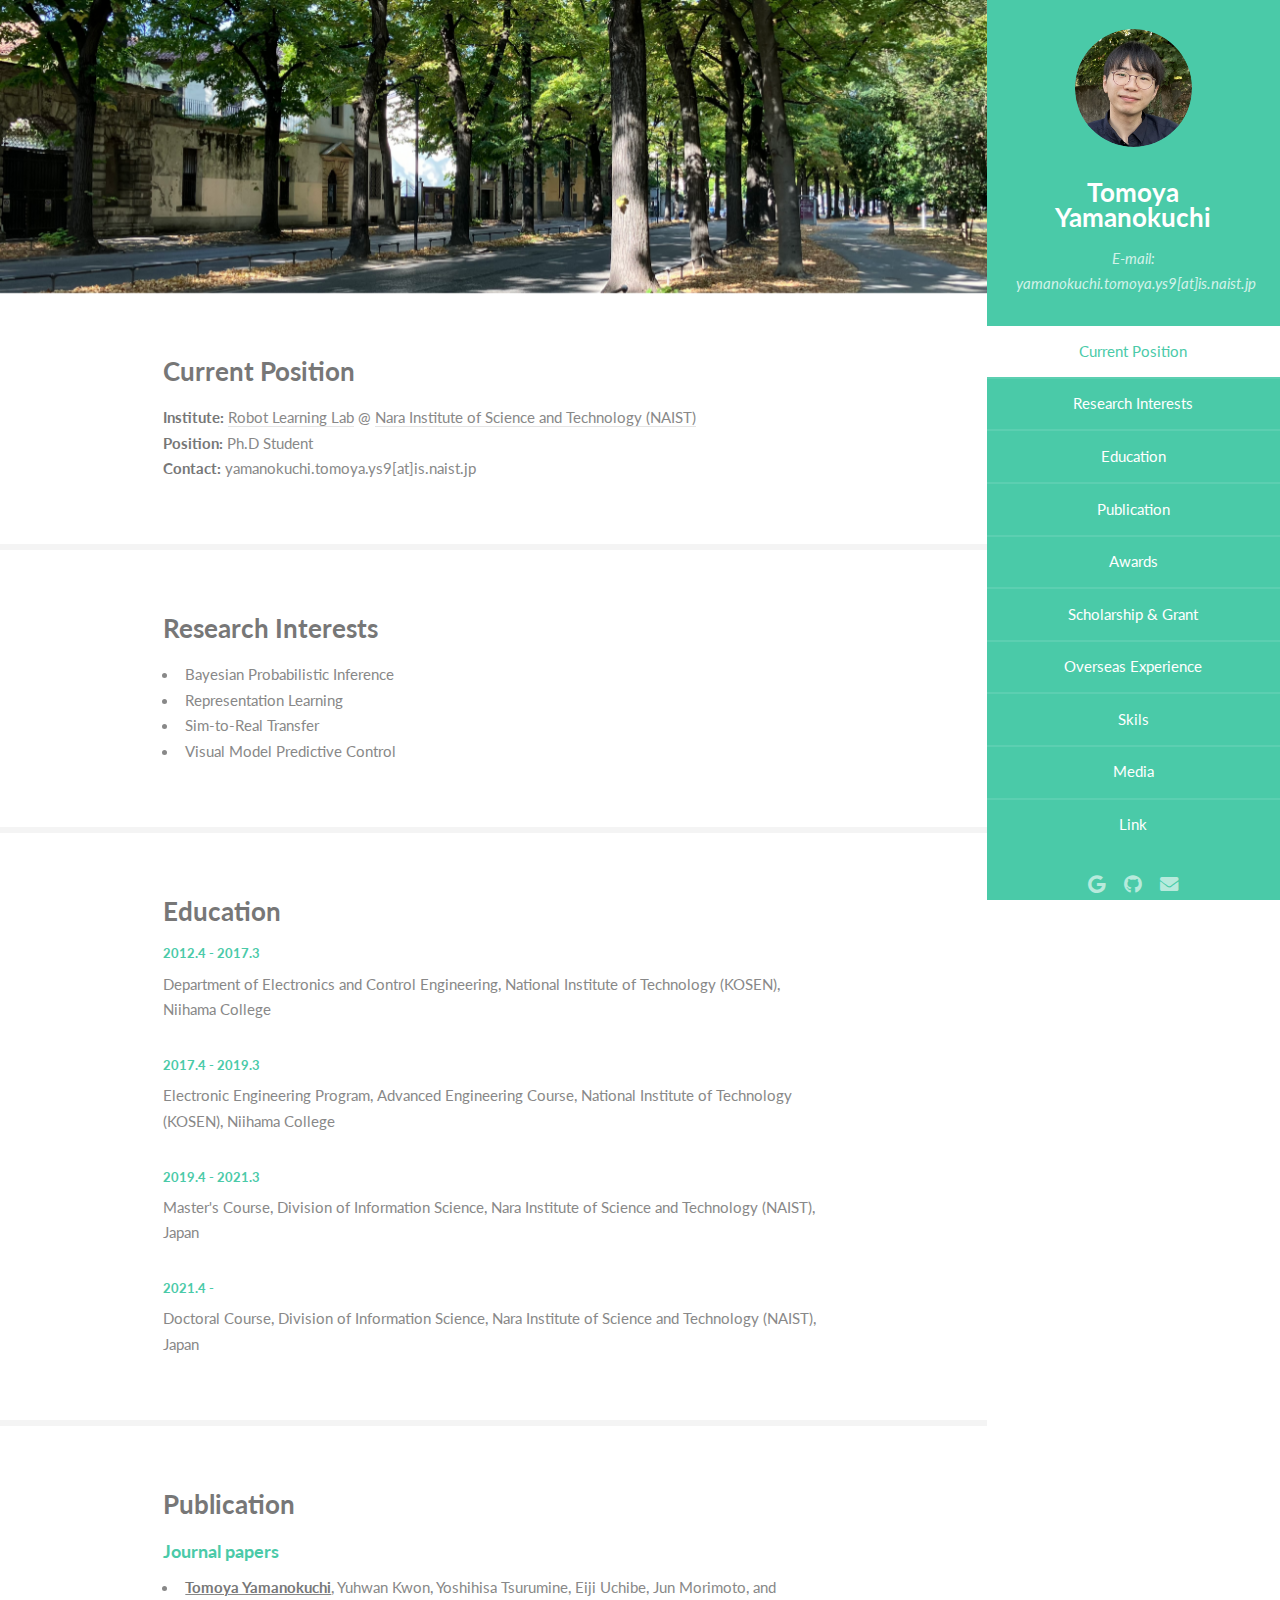
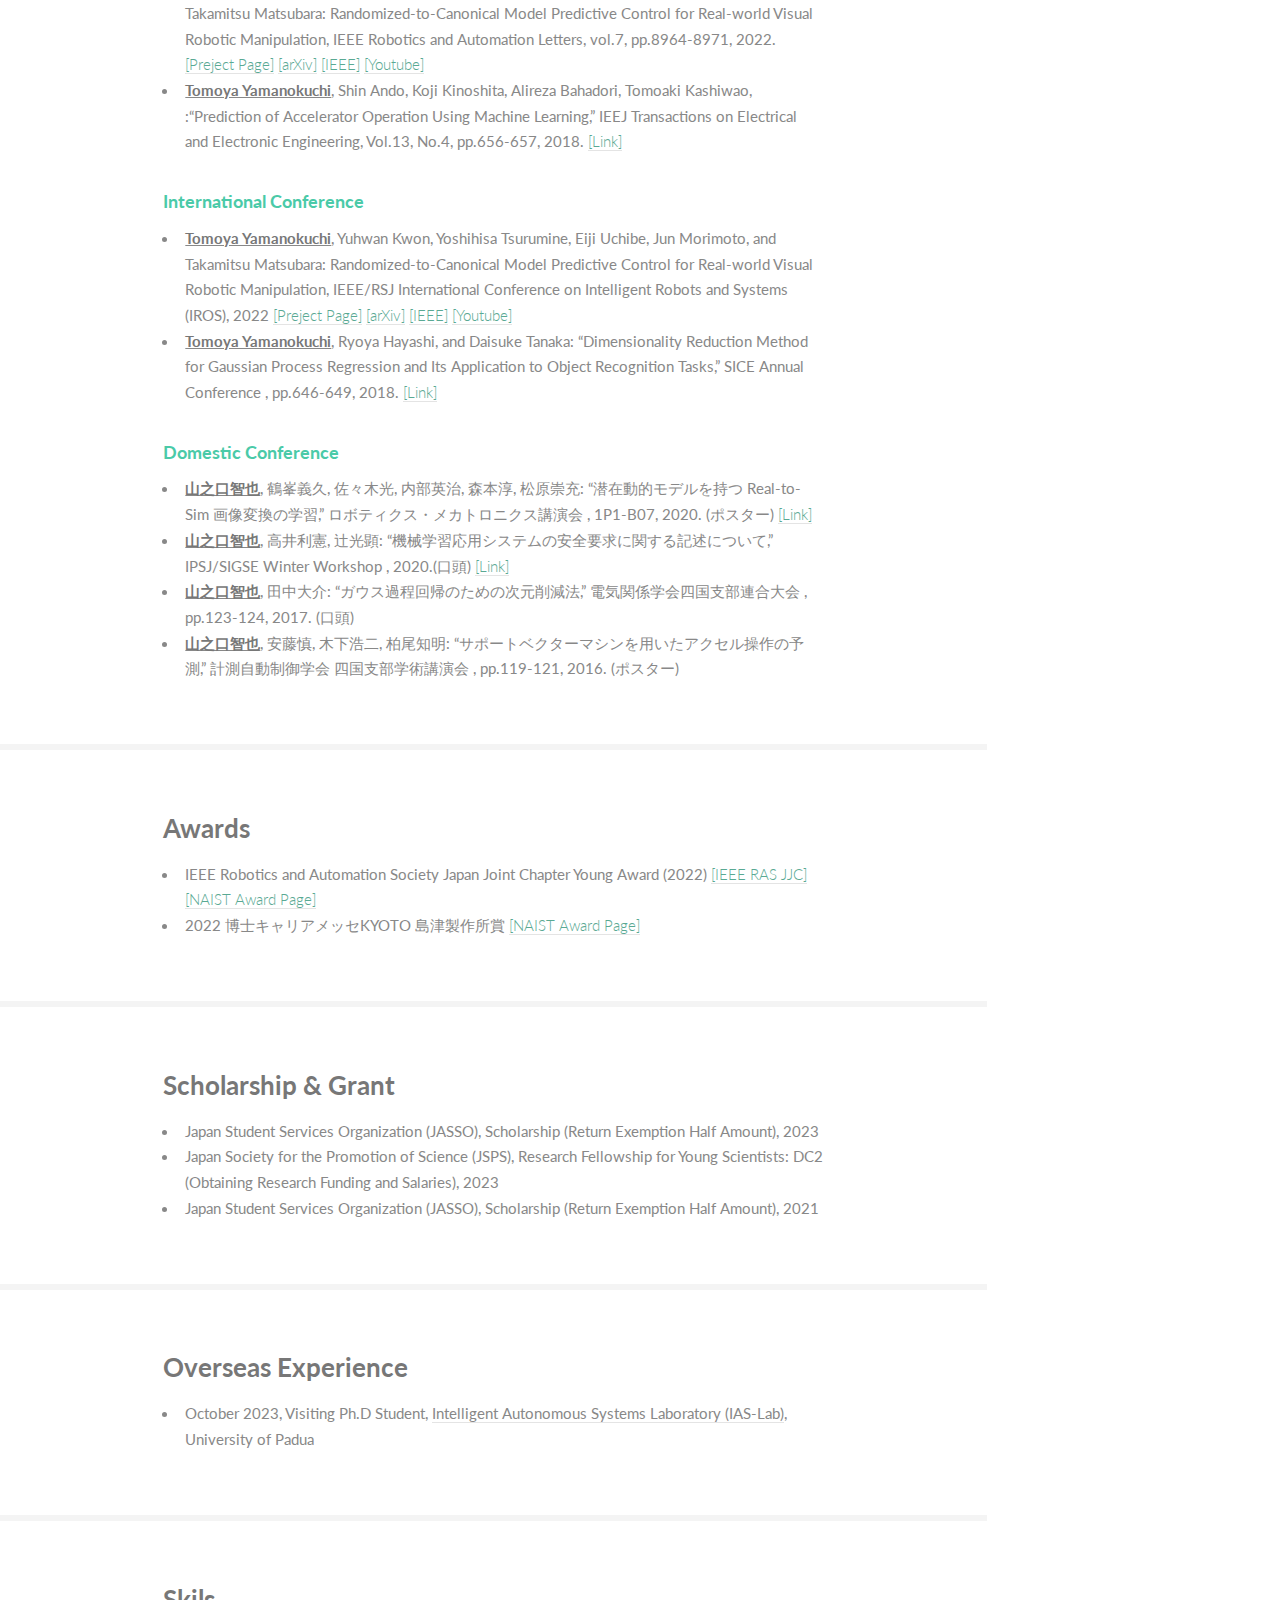
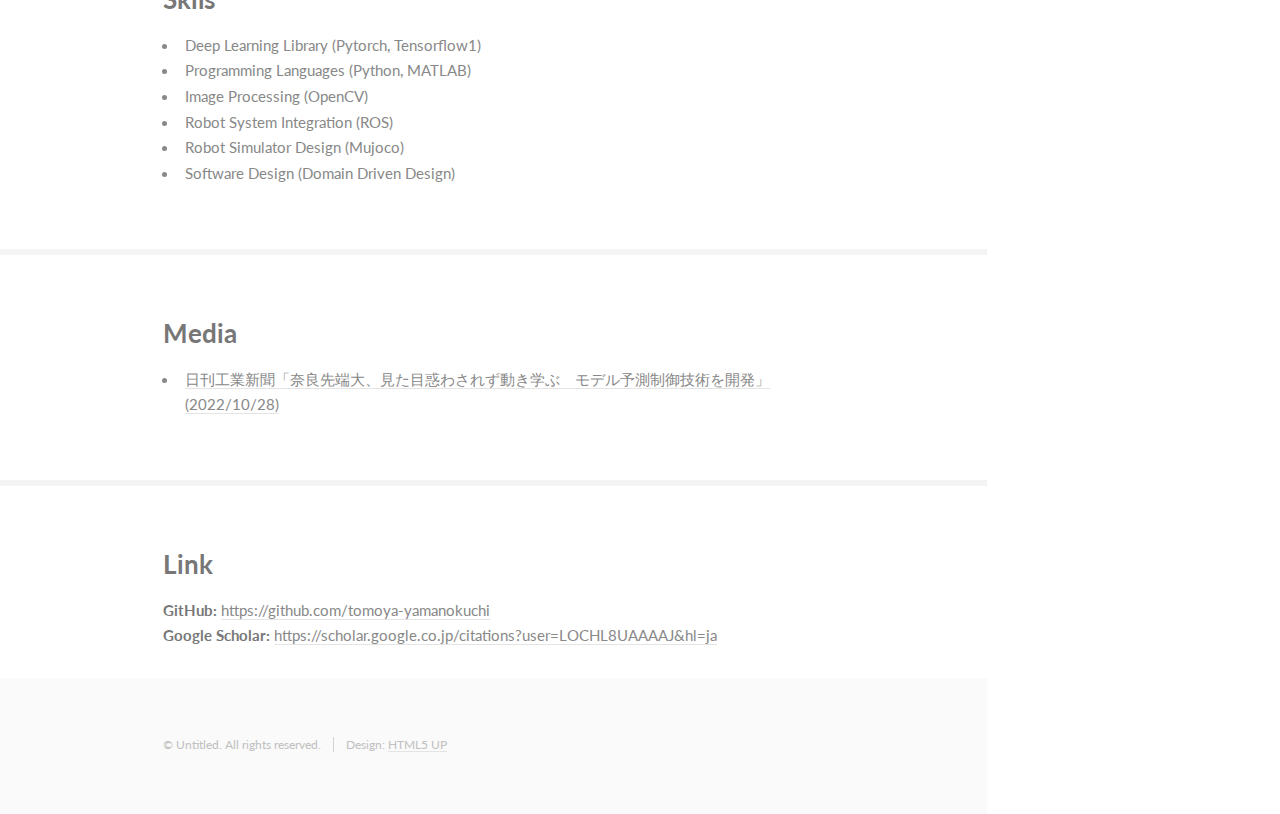
==== index.html @ 4209c726 "move data" ====
<!DOCTYPE HTML>
<!--
	Read Only by HTML5 UP
	html5up.net | @ajlkn
	Free for personal and commercial use under the CCA 3.0 license (html5up.net/license)
-->
<html lang="en">
	<head>
		<title>Tomoya Yamanokuchi</title>
		<meta charset="utf-8" />
		<meta name="viewport" content="width=device-width, initial-scale=1, user-scalable=no" />
		<link rel="stylesheet" href="assets/css/main.css" />
	</head>
	<body class="is-preload">

		<!-- Header -->
			<section id="header">
				<header>
					<span class="image avatar"><img src="images/my_photo.png" alt="" /></span>
					<h1 id="logo"><a href="#">Tomoya Yamanokuchi</a></h1>
					<p>E-mail: yamanokuchi.tomoya.ys9[at]is.naist.jp</p>
				</header>
				<nav id="nav">
					<ul>
						<li><a href="#Current_Position" class="active">Current Position</a></li>
						<li><a href="#Research_Interests">Research Interests</a></li>
						<li><a href="#Education">Education</a></li>
						<li><a href="#Publication">Publication</a></li>
						<li><a href="#Awards">Awards</a></li>
						<li><a href="#Scholarship_and_Grant">Scholarship & Grant</a></li>
						<li><a href="#Overseas_Experience">Overseas Experience</a></li>
						<li><a href="#Skils">Skils</a></li>
						<li><a href="#Media">Media</a></li>
						<li><a href="#Link">Link</a></li>
					</ul>
				</nav>
				<footer>
					<ul class="icons">
						<!-- <li><a href="#" class="icon brands fa-twitter"><span class="label">Twitter</span></a></li> -->
						<!-- <li><a href="#" class="icon brands fa-facebook-f"><span class="label">Facebook</span></a></li> -->
						<li><a href="https://scholar.google.co.jp/citations?user=LOCHL8UAAAAJ&hl=ja" class="icon brands fa-google"><span class="label">Instagram</span></a></li>
						<li><a href="https://github.com/tomoya-yamanokuchi" class="icon brands fa-github"><span class="label">Github</span></a></li>
						<li><a href="#" class="icon solid fa-envelope"><span class="label">Email</span></a></li>
					</ul>
				</footer>
			</section>

		<!-- Wrapper -->
			<div id="wrapper">

				<!-- Main -->
					<div id="main">

						<!-- One -->
							<section id="Current_Position">
								<div class="image main" data-position="center">
									<img src="images/padua_street.jpg" alt="" />
								</div>
								<div class="container">
									<h3>Current Position</h3>
									<p>
										<!-- Just an incredibly simple responsive site <br /> -->
										<!-- template freebie by <a href="http://html5up.net">HTML5 UP</a>. -->
										<!-- Institute: Nara Institute of Science and Technology (NAIST) -->
										<b>Institute:</b> <a href="https://sites.google.com/view/naist-robot-learning-en">Robot Learning Lab</a>
										@ <a href="https://www.naist.jp/en/">Nara Institute of Science and Technology (NAIST)</a> <br />
										<b>Position:</b> Ph.D Student
										<br/>
										<b>Contact:</b> yamanokuchi.tomoya.ys9[at]is.naist.jp
									</p>
								</div>
							</section>

						<!-- Scholarship & Grant -->
						<section id="Research_Interests">
							<div class="container">
								<h3>Research Interests</h3>
								<ul>
									<li>Bayesian Probabilistic Inference</li>
									<li>Representation Learning</li>
									<li>Sim-to-Real Transfer</li>
									<li>Visual Model Predictive Control</li>
								</ul>
							</div>
						</section>

						<!-- Two -->
							<section id="Education">
								<div class="container">
									<h3>Education</h3>
									<header class="major"><h5>2012.4 - 2017.3</h5></header>
									<p>Department of Electronics and Control Engineering, National Institute of Technology (KOSEN), Niihama College</p>
									<header class="major"><h5>2017.4 - 2019.3</h5></header>
									<p>Electronic Engineering Program, Advanced Engineering Course, National Institute of Technology (KOSEN), Niihama College</p>
									<header class="major"><h5>2019.4 - 2021.3</h5></header>
									<p>Master's Course, Division of Information Science, Nara Institute of Science and Technology (NAIST), Japan</p>
									<header class="major"><h5>2021.4 - </h5></header>
									<p>Doctoral Course, Division of Information Science, Nara Institute of Science and Technology (NAIST), Japan</p>
								</div>
							</section>

						<!-- Three -->
							<section id="Publication">
								<div class="container">
									<h3>Publication</h3>
										<div>
											<header class="major"><h4>Journal papers</h4></header>
											<ul>
												<li><u><b>Tomoya Yamanokuchi</b></u>, Yuhwan Kwon, Yoshihisa Tsurumine, Eiji Uchibe, Jun Morimoto, and Takamitsu Matsubara: Randomized-to-Canonical Model Predictive Control for Real-world Visual Robotic Manipulation, IEEE Robotics and Automation Letters, vol.7, pp.8964-8971, 2022. <a class="external_link" href="https://tomoya-yamanokuchi.github.io/krcmpc/">[Preject Page]</a> <a class="external_link" href="https://arxiv.org/abs/2207.01840">[arXiv]</a> <a class="external_link" href="https://ieeexplore.ieee.org/document/9817636">[IEEE]</a> <a class="external_link" href="https://youtu.be/jrkz2WkmiHs">[Youtube]</a></li>
												<li><u><b>Tomoya Yamanokuchi</b></u>, Shin Ando, Koji Kinoshita, Alireza Bahadori, Tomoaki Kashiwao, :“Prediction of Accelerator Operation Using Machine Learning,” IEEJ Transactions on Electrical and Electronic Engineering, Vol.13, No.4, pp.656-657, 2018. <a class="external_link" href="https://onlinelibrary.wiley.com/doi/abs/10.1002/tee.22614">[Link]</a></li>
											</ul>
										</div>
										<div>
											<header class="major"><h4>International Conference</h4></header>
											<ul>
												<li><u><b>Tomoya Yamanokuchi</b></u>, Yuhwan Kwon, Yoshihisa Tsurumine, Eiji Uchibe, Jun Morimoto, and Takamitsu Matsubara: Randomized-to-Canonical Model Predictive Control for Real-world Visual Robotic Manipulation, IEEE/RSJ International Conference on Intelligent Robots and Systems (IROS), 2022 <a class="external_link" href="https://tomoya-yamanokuchi.github.io/krcmpc/">[Preject Page]</a> <a class="external_link" href="https://arxiv.org/abs/2207.01840">[arXiv]</a> <a class="external_link" href="https://ieeexplore.ieee.org/document/9817636">[IEEE]</a> <a class="external_link" href="https://youtu.be/jrkz2WkmiHs">[Youtube]</a></li>
												<li><u><b>Tomoya Yamanokuchi</b></u>, Ryoya Hayashi, and Daisuke Tanaka: “Dimensionality Reduction Method for Gaussian Process Regression and Its Application to Object Recognition Tasks,” SICE Annual Conference , pp.646-649, 2018. <a class="external_link" href="https://www.niihama-nct.ac.jp/2018/09/27/entry-topics-11001/">[Link]</a></li>
											</ul>
										</div>
										<div>
											<header class="major"><h4>Domestic Conference</h4></header>
											<ul>
												<li><u><b>山之口智也</b></u>, 鶴峯義久, 佐々木光, 内部英治, 森本淳, 松原崇充: “潜在動的モデルを持つ Real-to-Sim
													画像変換の学習,” ロボティクス・メカトロニクス講演会 , 1P1-B07, 2020. (ポスター)
													<a class="external_link" href="https://doi.org/10.1299/jsmermd.2020.1P1-B07">[Link]</a>
												</li>
												<li><u><b>山之口智也</b></u>, 高井利憲, 辻光顕: “機械学習応用システムの安全要求に関する記述について,”
													IPSJ/SIGSE Winter Workshop , 2020.(口頭)
													<a class="external_link" href="https://wws.sigse.jp/2020/program.html">[Link]</a>
												</li>
												<li><u><b>山之口智也</b></u>, 田中大介: “ガウス過程回帰のための次元削減法,” 電気関係学会四国支部連合大会 ,
													pp.123-124, 2017. (口頭)</li>
												<li><u><b>山之口智也</b></u>, 安藤慎, 木下浩二, 柏尾知明: “サポートベクターマシンを用いたアクセル操作の予測,”
													計測自動制御学会 四国支部学術講演会 , pp.119-121, 2016. (ポスター)</li>
											</ul>
										</div>
								</div>
							</section>

						<!-- Awards -->
						<section id="Awards">
							<div class="container">
								<h3>Awards</h3>
								<ul>
									<li>IEEE Robotics and Automation Society Japan Joint Chapter Young Award (2022) <a class="external_link" href="https://www.ieee-jp.org/section/tokyo/chapter/RA-24/RASJPYoungAward_ICRA2022.html">[IEEE RAS JJC]</a> <a class="external_link" href="http://isw3.naist.jp/IS/PubWG/Events-ja/award20221114_yamanokuchi.html">[NAIST Award Page]</a></li>
									<li>2022 博士キャリアメッセKYOTO 島津製作所賞 <a class="external_link" href="http://isw3.naist.jp/IS/PubWG/Events-ja/award20221101_yamanokuchi.html">[NAIST Award Page]</a></li>
								</ul>
							</div>
						</section>


						<!-- Scholarship & Grant -->
						<section id="Scholarship_and_Grant">
							<div class="container">
								<h3>Scholarship & Grant</h3>
								<ul>
									<li>Japan Student Services Organization (JASSO), Scholarship (Return Exemption Half Amount), 2023</li>
									<li>Japan Society for the Promotion of Science (JSPS), Research Fellowship for Young Scientists: DC2 (Obtaining Research Funding and Salaries), 2023</li>
									<li>Japan Student Services Organization (JASSO), Scholarship (Return Exemption Half Amount), 2021</li>
								</ul>
							</div>
						</section>

						<!-- Scholarship & Grant -->
						<section id="Overseas_Experience">
							<div class="container">
								<h3>Overseas Experience</h3>
								<ul>
									<li>
										October 2023, Visiting Ph.D Student,
										<a href="https://robotics.dei.unipd.it/">Intelligent Autonomous Systems Laboratory (IAS-Lab)</a>,
										University of Padua
									</li>
								</ul>
							</div>
						</section>

						<!-- Scholarship & Grant -->
						<section id="Skils">
							<div class="container">
								<h3>Skils</h3>
								<ul>
									<li>Deep Learning Library (Pytorch, Tensorflow1)</li>
									<li>Programming Languages (Python, MATLAB)</li>
									<li>Image Processing (OpenCV)</li>
									<li>Robot System Integration (ROS)</li>
									<li>Robot Simulator Design (Mujoco)</li>
									<li>Software Design (Domain Driven Design)</li>
								</ul>
							</div>
						</section>

						<!-- Scholarship & Grant -->
						<section id="Media">
							<div class="container">
								<h3>Media</h3>
								<ul>
									<li><a href="https://www.nikkan.co.jp/articles/view/00652558">日刊工業新聞「奈良先端大、見た目惑わされず動き学ぶ　モデル予測制御技術を開発」(2022/10/28)</a></li>
								</ul>
							</div>
						</section>

						<!-- Scholarship & Grant -->
						<section id="Link">
							<div class="container">
								<h3>Link</h3>
								<b>GitHub: </b><a href="https://github.com/tomoya-yamanokuchi">https://github.com/tomoya-yamanokuchi</a>
								<br>
								<b>Google Scholar: </b><a href="https://scholar.google.co.jp/citations?user=LOCHL8UAAAAJ&hl=ja">https://scholar.google.co.jp/citations?user=LOCHL8UAAAAJ&hl=ja</a>
							</div>
						</section>

						<!-- Four -->
						<!-- <section id="four">
							<div class="container">
								<h3>Contact Me</h3>
								<p>Integer eu ante ornare amet commetus vestibulum blandit integer in curae ac faucibus integer non. Adipiscing cubilia elementum integer. Integer eu ante ornare amet commetus.</p>
								<form method="post" action="#">
									<div class="row gtr-uniform">
										<div class="col-6 col-12-xsmall"><input type="text" name="name" id="name" placeholder="Name" /></div>
										<div class="col-6 col-12-xsmall"><input type="email" name="email" id="email" placeholder="Email" /></div>
										<div class="col-12"><input type="text" name="subject" id="subject" placeholder="Subject" /></div>
										<div class="col-12"><textarea name="message" id="message" placeholder="Message" rows="6"></textarea></div>
										<div class="col-12">
											<ul class="actions">
												<li><input type="submit" class="primary" value="Send Message" /></li>
												<li><input type="reset" value="Reset Form" /></li>
											</ul>
										</div>
									</div>
								</form>
							</div>
						</section> -->

						<!-- Five -->
						<!--
							<section id="five">
								<div class="container">
									<h3>Elements</h3>

									<section>
										<h4>Text</h4>
										<p>This is <b>bold</b> and this is <strong>strong</strong>. This is <i>italic</i> and this is <em>emphasized</em>.
										This is <sup>superscript</sup> text and this is <sub>subscript</sub> text.
										This is <u>underlined</u> and this is code: <code>for (;;) { ... }</code>. Finally, <a href="#">this is a link</a>.</p>
										<hr />
										<header>
											<h4>Heading with a Subtitle</h4>
											<p>Lorem ipsum dolor sit amet nullam id egestas urna aliquam</p>
										</header>
										<p>Nunc lacinia ante nunc ac lobortis. Interdum adipiscing gravida odio porttitor sem non mi integer non faucibus ornare mi ut ante amet placerat aliquet. Volutpat eu sed ante lacinia sapien lorem accumsan varius montes viverra nibh in adipiscing blandit tempus accumsan.</p>
										<header>
											<h5>Heading with a Subtitle</h5>
											<p>Lorem ipsum dolor sit amet nullam id egestas urna aliquam</p>
										</header>
										<p>Nunc lacinia ante nunc ac lobortis. Interdum adipiscing gravida odio porttitor sem non mi integer non faucibus ornare mi ut ante amet placerat aliquet. Volutpat eu sed ante lacinia sapien lorem accumsan varius montes viverra nibh in adipiscing blandit tempus accumsan.</p>
										<hr />
										<h2>Heading Level 2</h2>
										<h3>Heading Level 3</h3>
										<h4>Heading Level 4</h4>
										<h5>Heading Level 5</h5>
										<h6>Heading Level 6</h6>
										<hr />
										<h5>Blockquote</h5>
										<blockquote>Fringilla nisl. Donec accumsan interdum nisi, quis tincidunt felis sagittis eget tempus euismod. Vestibulum ante ipsum primis in faucibus vestibulum. Blandit adipiscing eu felis iaculis volutpat ac adipiscing accumsan faucibus. Vestibulum ante ipsum primis in faucibus lorem ipsum dolor sit amet nullam adipiscing eu felis.</blockquote>
										<h5>Preformatted</h5>
										<pre><code>i = 0;

while (!deck.isInOrder()) {
    print 'Iteration ' + i;
    deck.shuffle();
    i++;
}

print 'It took ' + i + ' iterations to sort the deck.';</code></pre>
									</section>

									<section>
										<h4>Lists</h4>
										<div class="row">
											<div class="col-6 col-12-xsmall">
												<h5>Unordered</h5>
												<ul>
													<li>Dolor pulvinar etiam magna etiam.</li>
													<li>Sagittis adipiscing lorem eleifend.</li>
													<li>Felis enim feugiat dolore viverra.</li>
												</ul>
												<h5>Alternate</h5>
												<ul class="alt">
													<li>Dolor pulvinar etiam magna etiam.</li>
													<li>Sagittis adipiscing lorem eleifend.</li>
													<li>Felis enim feugiat dolore viverra.</li>
												</ul>
											</div>
											<div class="col-6 col-12-xsmall">
												<h5>Ordered</h5>
												<ol>
													<li>Dolor pulvinar etiam magna etiam.</li>
													<li>Etiam vel felis at lorem sed viverra.</li>
													<li>Felis enim feugiat dolore viverra.</li>
													<li>Dolor pulvinar etiam magna etiam.</li>
													<li>Etiam vel felis at lorem sed viverra.</li>
													<li>Felis enim feugiat dolore viverra.</li>
												</ol>
												<h5>Icons</h5>
												<ul class="icons">
													<li><a href="#" class="icon brands fa-twitter"><span class="label">Twitter</span></a></li>
													<li><a href="#" class="icon brands fa-facebook-f"><span class="label">Facebook</span></a></li>
													<li><a href="#" class="icon brands fa-instagram"><span class="label">Instagram</span></a></li>
													<li><a href="#" class="icon brands fa-github"><span class="label">Github</span></a></li>
													<li><a href="#" class="icon brands fa-dribbble"><span class="label">Dribbble</span></a></li>
													<li><a href="#" class="icon brands fa-tumblr"><span class="label">Tumblr</span></a></li>
												</ul>
											</div>
										</div>
										<h5>Actions</h5>
										<ul class="actions">
											<li><a href="#" class="button primary">Default</a></li>
											<li><a href="#" class="button">Default</a></li>
											<li><a href="#" class="button alt">Default</a></li>
										</ul>
										<ul class="actions small">
											<li><a href="#" class="button primary small">Small</a></li>
											<li><a href="#" class="button small">Small</a></li>
											<li><a href="#" class="button alt small">Small</a></li>
										</ul>
										<div class="row">
											<div class="col-3 col-6-medium col-12-xsmall">
												<ul class="actions stacked">
													<li><a href="#" class="button primary">Default</a></li>
													<li><a href="#" class="button">Default</a></li>
													<li><a href="#" class="button alt">Default</a></li>
												</ul>
											</div>
											<div class="col-3 col-6 col-12-xsmall">
												<ul class="actions stacked">
													<li><a href="#" class="button primary small">Small</a></li>
													<li><a href="#" class="button small">Small</a></li>
													<li><a href="#" class="button alt small">Small</a></li>
												</ul>
											</div>
											<div class="col-3 col-6-medium col-12-xsmall">
												<ul class="actions stacked">
													<li><a href="#" class="button primary fit">Default</a></li>
													<li><a href="#" class="button fit">Default</a></li>
													<li><a href="#" class="button alt fit">Default</a></li>
												</ul>
											</div>
											<div class="col-3 col-6-medium col-12-xsmall">
												<ul class="actions stacked">
													<li><a href="#" class="button primary small fit">Small</a></li>
													<li><a href="#" class="button small fit">Small</a></li>
													<li><a href="#" class="button alt small fit">Small</a></li>
												</ul>
											</div>
										</div>
									</section>

									<section>
										<h4>Table</h4>
										<h5>Default</h5>
										<div class="table-wrapper">
											<table>
												<thead>
													<tr>
														<th>Name</th>
														<th>Description</th>
														<th>Price</th>
													</tr>
												</thead>
												<tbody>
													<tr>
														<td>Item One</td>
														<td>Ante turpis integer aliquet porttitor.</td>
														<td>29.99</td>
													</tr>
													<tr>
														<td>Item Two</td>
														<td>Vis ac commodo adipiscing arcu aliquet.</td>
														<td>19.99</td>
													</tr>
													<tr>
														<td>Item Three</td>
														<td> Morbi faucibus arcu accumsan lorem.</td>
														<td>29.99</td>
													</tr>
													<tr>
														<td>Item Four</td>
														<td>Vitae integer tempus condimentum.</td>
														<td>19.99</td>
													</tr>
													<tr>
														<td>Item Five</td>
														<td>Ante turpis integer aliquet porttitor.</td>
														<td>29.99</td>
													</tr>
												</tbody>
												<tfoot>
													<tr>
														<td colspan="2"></td>
														<td>100.00</td>
													</tr>
												</tfoot>
											</table>
										</div>

										<h5>Alternate</h5>
										<div class="table-wrapper">
											<table class="alt">
												<thead>
													<tr>
														<th>Name</th>
														<th>Description</th>
														<th>Price</th>
													</tr>
												</thead>
												<tbody>
													<tr>
														<td>Item One</td>
														<td>Ante turpis integer aliquet porttitor.</td>
														<td>29.99</td>
													</tr>
													<tr>
														<td>Item Two</td>
														<td>Vis ac commodo adipiscing arcu aliquet.</td>
														<td>19.99</td>
													</tr>
													<tr>
														<td>Item Three</td>
														<td> Morbi faucibus arcu accumsan lorem.</td>
														<td>29.99</td>
													</tr>
													<tr>
														<td>Item Four</td>
														<td>Vitae integer tempus condimentum.</td>
														<td>19.99</td>
													</tr>
													<tr>
														<td>Item Five</td>
														<td>Ante turpis integer aliquet porttitor.</td>
														<td>29.99</td>
													</tr>
												</tbody>
												<tfoot>
													<tr>
														<td colspan="2"></td>
														<td>100.00</td>
													</tr>
												</tfoot>
											</table>
										</div>
									</section>

									<section>
										<h4>Buttons</h4>
										<ul class="actions">
											<li><a href="#" class="button primary">Primary</a></li>
											<li><a href="#" class="button">Default</a></li>
											<li><a href="#" class="button alt">Alternate</a></li>
										</ul>
										<ul class="actions">
											<li><a href="#" class="button primary large">Large</a></li>
											<li><a href="#" class="button">Default</a></li>
											<li><a href="#" class="button alt small">Small</a></li>
										</ul>
										<ul class="actions fit">
											<li><a href="#" class="button primary fit">Fit</a></li>
											<li><a href="#" class="button fit">Fit</a></li>
											<li><a href="#" class="button alt fit">Fit</a></li>
										</ul>
										<ul class="actions fit small">
											<li><a href="#" class="button primary fit small">Fit + Small</a></li>
											<li><a href="#" class="button fit small">Fit + Small</a></li>
											<li><a href="#" class="button alt fit small">Fit + Small</a></li>
										</ul>
										<ul class="actions">
											<li><a href="#" class="button primary icon solid fa-download">Icon</a></li>
											<li><a href="#" class="button icon solid fa-download">Icon</a></li>
											<li><a href="#" class="button alt icon solid fa-check">Icon</a></li>
										</ul>
										<ul class="actions">
											<li><span class="button primary disabled">Primary</span></li>
											<li><span class="button disabled">Default</span></li>
											<li><span class="button alt disabled">Alternate</span></li>
										</ul>
									</section>

									<section>
										<h4>Form</h4>
										<form method="post" action="#">
											<div class="row gtr-uniform">
												<div class="col-6 col-12-xsmall">
													<input type="text" name="demo-name" id="demo-name" value="" placeholder="Name" />
												</div>
												<div class="col-6 col-12-xsmall">
													<input type="email" name="demo-email" id="demo-email" value="" placeholder="Email" />
												</div>
												<div class="col-12">
													<select name="demo-category" id="demo-category">
														<option value="">- Category -</option>
														<option value="1">Manufacturing</option>
														<option value="1">Shipping</option>
														<option value="1">Administration</option>
														<option value="1">Human Resources</option>
													</select>
												</div>
												<div class="col-4 col-12-medium">
													<input type="radio" id="demo-priority-low" name="demo-priority" checked>
													<label for="demo-priority-low">Low Priority</label>
												</div>
												<div class="col-4 col-12-medium">
													<input type="radio" id="demo-priority-normal" name="demo-priority">
													<label for="demo-priority-normal">Normal Priority</label>
												</div>
												<div class="col-4 col-12-medium">
													<input type="radio" id="demo-priority-high" name="demo-priority">
													<label for="demo-priority-high">High Priority</label>
												</div>
												<div class="col-6 col-12-medium">
													<input type="checkbox" id="demo-copy" name="demo-copy">
													<label for="demo-copy">Email me a copy of this message</label>
												</div>
												<div class="col-6 col-12-medium">
													<input type="checkbox" id="demo-human" name="demo-human" checked>
													<label for="demo-human">I am a human and not a robot</label>
												</div>
												<div class="col-12">
													<textarea name="demo-message" id="demo-message" placeholder="Enter your message" rows="6"></textarea>
												</div>
												<div class="col-12">
													<ul class="actions">
														<li><input type="submit" value="Send Message" /></li>
														<li><input type="reset" value="Reset" class="alt" /></li>
													</ul>
												</div>
											</div>
										</form>
									</section>

									<section>
										<h4>Image</h4>
										<h5>Fit</h5>
										<span class="image fit"><img src="images/banner.jpg" alt="" /></span>
										<div class="box alt">
											<div class="row gtr-50 gtr-uniform">
												<div class="col-4"><span class="image fit"><img src="images/pic01.jpg" alt="" /></span></div>
												<div class="col-4"><span class="image fit"><img src="images/pic02.jpg" alt="" /></span></div>
												<div class="col-4"><span class="image fit"><img src="images/pic03.jpg" alt="" /></span></div>
												<div class="col-4"><span class="image fit"><img src="images/pic02.jpg" alt="" /></span></div>
												<div class="col-4"><span class="image fit"><img src="images/pic03.jpg" alt="" /></span></div>
												<div class="col-4"><span class="image fit"><img src="images/pic01.jpg" alt="" /></span></div>
												<div class="col-4"><span class="image fit"><img src="images/pic03.jpg" alt="" /></span></div>
												<div class="col-4"><span class="image fit"><img src="images/pic01.jpg" alt="" /></span></div>
												<div class="col-4"><span class="image fit"><img src="images/pic02.jpg" alt="" /></span></div>
											</div>
										</div>
										<h5>Left &amp; Right</h5>
										<p><span class="image left"><img src="images/avatar.jpg" alt="" /></span>Fringilla nisl. Donec accumsan interdum nisi, quis tincidunt felis sagittis eget. tempus euismod. Vestibulum ante ipsum primis in faucibus vestibulum. Blandit adipiscing eu felis iaculis volutpat ac adipiscing accumsan eu faucibus. Integer ac pellentesque praesent tincidunt felis sagittis eget. tempus euismod. Vestibulum ante ipsum primis in faucibus vestibulum. Blandit adipiscing eu felis iaculis volutpat ac adipiscing accumsan eu faucibus. Integer ac pellentesque praesent. Donec accumsan interdum nisi, quis tincidunt felis sagittis eget. tempus euismod. Vestibulum ante ipsum primis in faucibus vestibulum. Blandit adipiscing eu felis iaculis volutpat ac adipiscing accumsan eu faucibus. Integer ac pellentesque praesent tincidunt felis sagittis eget. tempus euismod. Vestibulum ante ipsum primis in faucibus vestibulum. Blandit adipiscing eu felis iaculis volutpat ac adipiscing accumsan eu faucibus. Integer ac pellentesque praesent.</p>
										<p><span class="image right"><img src="images/avatar.jpg" alt="" /></span>Fringilla nisl. Donec accumsan interdum nisi, quis tincidunt felis sagittis eget. tempus euismod. Vestibulum ante ipsum primis in faucibus vestibulum. Blandit adipiscing eu felis iaculis volutpat ac adipiscing accumsan eu faucibus. Integer ac pellentesque praesent tincidunt felis sagittis eget. tempus euismod. Vestibulum ante ipsum primis in faucibus vestibulum. Blandit adipiscing eu felis iaculis volutpat ac adipiscing accumsan eu faucibus. Integer ac pellentesque praesent. Donec accumsan interdum nisi, quis tincidunt felis sagittis eget. tempus euismod. Vestibulum ante ipsum primis in faucibus vestibulum. Blandit adipiscing eu felis iaculis volutpat ac adipiscing accumsan eu faucibus. Integer ac pellentesque praesent tincidunt felis sagittis eget. tempus euismod. Vestibulum ante ipsum primis in faucibus vestibulum. Blandit adipiscing eu felis iaculis volutpat ac adipiscing accumsan eu faucibus. Integer ac pellentesque praesent.</p>
									</section>

								</div>
							</section>
						-->

					</div>

				<!-- Footer -->
					<section id="footer">
						<div class="container">
							<ul class="copyright">
								<li>&copy; Untitled. All rights reserved.</li><li>Design: <a href="http://html5up.net">HTML5 UP</a></li>
							</ul>
						</div>
					</section>

			</div>

		<!-- Scripts -->
			<script src="assets/js/jquery.min.js"></script>
			<script src="assets/js/jquery.scrollex.min.js"></script>
			<script src="assets/js/jquery.scrolly.min.js"></script>
			<script src="assets/js/browser.min.js"></script>
			<script src="assets/js/breakpoints.min.js"></script>
			<script src="assets/js/util.js"></script>
			<script src="assets/js/main.js"></script>

	</body>
</html>
---- assets/css/main.css ----
@import url("fontawesome-all.min.css");
@import url("https://fonts.googleapis.com/css?family=Lato:400,400italic,700,700italic|Source+Code+Pro:400");

/*
	Read Only by HTML5 UP
	html5up.net | @ajlkn
	Free for personal and commercial use under the CCA 3.0 license (html5up.net/license)
*/

html, body, div, span, applet, object,
iframe, h1, h2, h3, h4, h5, h6, p, blockquote,
pre, a, abbr, acronym, address, big, cite,
code, del, dfn, em, img, ins, kbd, q, s, samp,
small, strike, strong, sub, sup, tt, var, b,
u, i, center, dl, dt, dd, ol, ul, li, fieldset,
form, label, legend, table, caption, tbody,
tfoot, thead, tr, th, td, article, aside,
canvas, details, embed, figure, figcaption,
footer, header, hgroup, menu, nav, output, ruby,
section, summary, time, mark, audio, video {
	margin: 0;
	padding: 0;
	border: 0;
	font-size: 100%;
	font: inherit;
	vertical-align: baseline;}

article, aside, details, figcaption, figure,
footer, header, hgroup, menu, nav, section {
	display: block;}

body {
	line-height: 1;
}

ol, ul {
	list-style: none;
}

blockquote, q {
	quotes: none;
}

	blockquote:before, blockquote:after, q:before, q:after {
		content: '';
		content: none;
	}

table {
	border-collapse: collapse;
	border-spacing: 0;
}

body {
	-webkit-text-size-adjust: none;
}

mark {
	background-color: transparent;
	color: inherit;
}

input::-moz-focus-inner {
	border: 0;
	padding: 0;
}

input, select, textarea {
	-moz-appearance: none;
	-webkit-appearance: none;
	-ms-appearance: none;
	appearance: none;
}

/* Basic */

	html {
		box-sizing: border-box;
	}

	*, *:before, *:after {
		box-sizing: inherit;
	}

	body {
		background: #fff;
	}

		body.is-preload *, body.is-preload *:before, body.is-preload *:after {
			-moz-animation: none !important;
			-webkit-animation: none !important;
			-ms-animation: none !important;
			animation: none !important;
			-moz-transition: none !important;
			-webkit-transition: none !important;
			-ms-transition: none !important;
			transition: none !important;
		}

	body, input, select, textarea {
		color: #888;
		font-family: "Lato", sans-serif;
		font-size: 16pt;
		font-weight: 400;
		line-height: 1.75em;
	}

	a {
		-moz-transition: color 0.2s ease-in-out, border-color 0.2s ease-in-out;
		-webkit-transition: color 0.2s ease-in-out, border-color 0.2s ease-in-out;
		-ms-transition: color 0.2s ease-in-out, border-color 0.2s ease-in-out;
		transition: color 0.2s ease-in-out, border-color 0.2s ease-in-out;
		border-bottom: solid 1px #e4e4e4;
		color: inherit;
		text-decoration: none;
	}

		a:hover {
			border-bottom-color: transparent;
			color: #4acaa8 !important;
		}

	strong, b {
		color: #777;
		font-weight: 700;
	}

	em, i {
		font-style: italic;
	}

	p {
		margin: 0 0 2.25em 0;
	}

	h1, h2, h3, h4, h5, h6 {
		color: #777;
		font-weight: 700;
		line-height: 1em;
		margin: 0 0 0.5625em 0;
	}

		h1 a, h2 a, h3 a, h4 a, h5 a, h6 a {
			border: 0;
			color: inherit;
			text-decoration: none;
		}

	h2 {
		font-size: 2em;
		line-height: 1.5em;
	}

	h3 {
		font-size: 1.75em;
		line-height: 1.5em;
	}

	h4 {
		font-size: 1.25em;
		line-height: 1.5em;
	}

	h5 {
		font-size: 0.9em;
		line-height: 1.5em;
	}

	h6 {
		font-size: 0.7em;
		line-height: 1.5em;
	}

	sub {
		font-size: 0.8em;
		position: relative;
		top: 0.5em;
	}

	sup {
		font-size: 0.8em;
		position: relative;
		top: -0.5em;
	}

	hr {
		border: 0;
		border-bottom: solid 2px #f4f4f4;
		margin: 2.25em 0;
	}

		hr.major {
			margin: 3.375em 0;
		}

	blockquote {
		border-left: solid 8px #e4e4e4;
		font-style: italic;
		margin: 0 0 2.25em 0;
		padding: 0.5em 0 0.5em 2em;
	}

	code {
		background: #555;
		border-radius: 5px;
		color: #fff;
		font-family: "Source Code Pro", monospace;
		font-size: 0.9em;
		margin: 0 0.25em;
		padding: 0.25em 0.65em;
	}

	pre {
		font-family: "Source Code Pro", monospace;
		font-size: 0.9em;
		margin: 0 0 2.25em 0;
	}

		pre code {
			-webkit-overflow-scrolling: touch;
			display: block;
			line-height: 1.5em;
			overflow-x: auto;
			padding: 1em 1.5em;
		}

	.align-left {
		text-align: left;
	}

	.align-center {
		text-align: center;
	}

	.align-right {
		text-align: right;
	}

/* Row */

	.row {
		display: flex;
		flex-wrap: wrap;
		box-sizing: border-box;
		align-items: stretch;
	}

		.row > * {
			box-sizing: border-box;
		}

		.row.gtr-uniform > * > :last-child {
			margin-bottom: 0;
		}

		.row.aln-left {
			justify-content: flex-start;
		}

		.row.aln-center {
			justify-content: center;
		}

		.row.aln-right {
			justify-content: flex-end;
		}

		.row.aln-top {
			align-items: flex-start;
		}

		.row.aln-middle {
			align-items: center;
		}

		.row.aln-bottom {
			align-items: flex-end;
		}

		.row > .imp {
			order: -1;
		}

		.row > .col-1 {
			width: 8.33333%;
		}

		.row > .off-1 {
			margin-left: 8.33333%;
		}

		.row > .col-2 {
			width: 16.66667%;
		}

		.row > .off-2 {
			margin-left: 16.66667%;
		}

		.row > .col-3 {
			width: 25%;
		}

		.row > .off-3 {
			margin-left: 25%;
		}

		.row > .col-4 {
			width: 33.33333%;
		}

		.row > .off-4 {
			margin-left: 33.33333%;
		}

		.row > .col-5 {
			width: 41.66667%;
		}

		.row > .off-5 {
			margin-left: 41.66667%;
		}

		.row > .col-6 {
			width: 50%;
		}

		.row > .off-6 {
			margin-left: 50%;
		}

		.row > .col-7 {
			width: 58.33333%;
		}

		.row > .off-7 {
			margin-left: 58.33333%;
		}

		.row > .col-8 {
			width: 66.66667%;
		}

		.row > .off-8 {
			margin-left: 66.66667%;
		}

		.row > .col-9 {
			width: 75%;
		}

		.row > .off-9 {
			margin-left: 75%;
		}

		.row > .col-10 {
			width: 83.33333%;
		}

		.row > .off-10 {
			margin-left: 83.33333%;
		}

		.row > .col-11 {
			width: 91.66667%;
		}

		.row > .off-11 {
			margin-left: 91.66667%;
		}

		.row > .col-12 {
			width: 100%;
		}

		.row > .off-12 {
			margin-left: 100%;
		}

		.row.gtr-0 {
			margin-top: 0;
			margin-left: 0em;
		}

			.row.gtr-0 > * {
				padding: 0 0 0 0em;
			}

			.row.gtr-0.gtr-uniform {
				margin-top: 0em;
			}

				.row.gtr-0.gtr-uniform > * {
					padding-top: 0em;
				}

		.row.gtr-25 {
			margin-top: 0;
			margin-left: -0.5em;
		}

			.row.gtr-25 > * {
				padding: 0 0 0 0.5em;
			}

			.row.gtr-25.gtr-uniform {
				margin-top: -0.5em;
			}

				.row.gtr-25.gtr-uniform > * {
					padding-top: 0.5em;
				}

		.row.gtr-50 {
			margin-top: 0;
			margin-left: -1em;
		}

			.row.gtr-50 > * {
				padding: 0 0 0 1em;
			}

			.row.gtr-50.gtr-uniform {
				margin-top: -1em;
			}

				.row.gtr-50.gtr-uniform > * {
					padding-top: 1em;
				}

		.row {
			margin-top: 0;
			margin-left: -2em;
		}

			.row > * {
				padding: 0 0 0 2em;
			}

			.row.gtr-uniform {
				margin-top: -2em;
			}

				.row.gtr-uniform > * {
					padding-top: 2em;
				}

		.row.gtr-150 {
			margin-top: 0;
			margin-left: -3em;
		}

			.row.gtr-150 > * {
				padding: 0 0 0 3em;
			}

			.row.gtr-150.gtr-uniform {
				margin-top: -3em;
			}

				.row.gtr-150.gtr-uniform > * {
					padding-top: 3em;
				}

		.row.gtr-200 {
			margin-top: 0;
			margin-left: -4em;
		}

			.row.gtr-200 > * {
				padding: 0 0 0 4em;
			}

			.row.gtr-200.gtr-uniform {
				margin-top: -4em;
			}

				.row.gtr-200.gtr-uniform > * {
					padding-top: 4em;
				}

		@media screen and (max-width: 1680px) {

			.row {
				display: flex;
				flex-wrap: wrap;
				box-sizing: border-box;
				align-items: stretch;
			}

				.row > * {
					box-sizing: border-box;
				}

				.row.gtr-uniform > * > :last-child {
					margin-bottom: 0;
				}

				.row.aln-left {
					justify-content: flex-start;
				}

				.row.aln-center {
					justify-content: center;
				}

				.row.aln-right {
					justify-content: flex-end;
				}

				.row.aln-top {
					align-items: flex-start;
				}

				.row.aln-middle {
					align-items: center;
				}

				.row.aln-bottom {
					align-items: flex-end;
				}

				.row > .imp-xlarge {
					order: -1;
				}

				.row > .col-1-xlarge {
					width: 8.33333%;
				}

				.row > .off-1-xlarge {
					margin-left: 8.33333%;
				}

				.row > .col-2-xlarge {
					width: 16.66667%;
				}

				.row > .off-2-xlarge {
					margin-left: 16.66667%;
				}

				.row > .col-3-xlarge {
					width: 25%;
				}

				.row > .off-3-xlarge {
					margin-left: 25%;
				}

				.row > .col-4-xlarge {
					width: 33.33333%;
				}

				.row > .off-4-xlarge {
					margin-left: 33.33333%;
				}

				.row > .col-5-xlarge {
					width: 41.66667%;
				}

				.row > .off-5-xlarge {
					margin-left: 41.66667%;
				}

				.row > .col-6-xlarge {
					width: 50%;
				}

				.row > .off-6-xlarge {
					margin-left: 50%;
				}

				.row > .col-7-xlarge {
					width: 58.33333%;
				}

				.row > .off-7-xlarge {
					margin-left: 58.33333%;
				}

				.row > .col-8-xlarge {
					width: 66.66667%;
				}

				.row > .off-8-xlarge {
					margin-left: 66.66667%;
				}

				.row > .col-9-xlarge {
					width: 75%;
				}

				.row > .off-9-xlarge {
					margin-left: 75%;
				}

				.row > .col-10-xlarge {
					width: 83.33333%;
				}

				.row > .off-10-xlarge {
					margin-left: 83.33333%;
				}

				.row > .col-11-xlarge {
					width: 91.66667%;
				}

				.row > .off-11-xlarge {
					margin-left: 91.66667%;
				}

				.row > .col-12-xlarge {
					width: 100%;
				}

				.row > .off-12-xlarge {
					margin-left: 100%;
				}

				.row.gtr-0 {
					margin-top: 0;
					margin-left: 0em;
				}

					.row.gtr-0 > * {
						padding: 0 0 0 0em;
					}

					.row.gtr-0.gtr-uniform {
						margin-top: 0em;
					}

						.row.gtr-0.gtr-uniform > * {
							padding-top: 0em;
						}

				.row.gtr-25 {
					margin-top: 0;
					margin-left: -0.5em;
				}

					.row.gtr-25 > * {
						padding: 0 0 0 0.5em;
					}

					.row.gtr-25.gtr-uniform {
						margin-top: -0.5em;
					}

						.row.gtr-25.gtr-uniform > * {
							padding-top: 0.5em;
						}

				.row.gtr-50 {
					margin-top: 0;
					margin-left: -1em;
				}

					.row.gtr-50 > * {
						padding: 0 0 0 1em;
					}

					.row.gtr-50.gtr-uniform {
						margin-top: -1em;
					}

						.row.gtr-50.gtr-uniform > * {
							padding-top: 1em;
						}

				.row {
					margin-top: 0;
					margin-left: -2em;
				}

					.row > * {
						padding: 0 0 0 2em;
					}

					.row.gtr-uniform {
						margin-top: -2em;
					}

						.row.gtr-uniform > * {
							padding-top: 2em;
						}

				.row.gtr-150 {
					margin-top: 0;
					margin-left: -3em;
				}

					.row.gtr-150 > * {
						padding: 0 0 0 3em;
					}

					.row.gtr-150.gtr-uniform {
						margin-top: -3em;
					}

						.row.gtr-150.gtr-uniform > * {
							padding-top: 3em;
						}

				.row.gtr-200 {
					margin-top: 0;
					margin-left: -4em;
				}

					.row.gtr-200 > * {
						padding: 0 0 0 4em;
					}

					.row.gtr-200.gtr-uniform {
						margin-top: -4em;
					}

						.row.gtr-200.gtr-uniform > * {
							padding-top: 4em;
						}

		}

		@media screen and (max-width: 1280px) {

			.row {
				display: flex;
				flex-wrap: wrap;
				box-sizing: border-box;
				align-items: stretch;
			}

				.row > * {
					box-sizing: border-box;
				}

				.row.gtr-uniform > * > :last-child {
					margin-bottom: 0;
				}

				.row.aln-left {
					justify-content: flex-start;
				}

				.row.aln-center {
					justify-content: center;
				}

				.row.aln-right {
					justify-content: flex-end;
				}

				.row.aln-top {
					align-items: flex-start;
				}

				.row.aln-middle {
					align-items: center;
				}

				.row.aln-bottom {
					align-items: flex-end;
				}

				.row > .imp-large {
					order: -1;
				}

				.row > .col-1-large {
					width: 8.33333%;
				}

				.row > .off-1-large {
					margin-left: 8.33333%;
				}

				.row > .col-2-large {
					width: 16.66667%;
				}

				.row > .off-2-large {
					margin-left: 16.66667%;
				}

				.row > .col-3-large {
					width: 25%;
				}

				.row > .off-3-large {
					margin-left: 25%;
				}

				.row > .col-4-large {
					width: 33.33333%;
				}

				.row > .off-4-large {
					margin-left: 33.33333%;
				}

				.row > .col-5-large {
					width: 41.66667%;
				}

				.row > .off-5-large {
					margin-left: 41.66667%;
				}

				.row > .col-6-large {
					width: 50%;
				}

				.row > .off-6-large {
					margin-left: 50%;
				}

				.row > .col-7-large {
					width: 58.33333%;
				}

				.row > .off-7-large {
					margin-left: 58.33333%;
				}

				.row > .col-8-large {
					width: 66.66667%;
				}

				.row > .off-8-large {
					margin-left: 66.66667%;
				}

				.row > .col-9-large {
					width: 75%;
				}

				.row > .off-9-large {
					margin-left: 75%;
				}

				.row > .col-10-large {
					width: 83.33333%;
				}

				.row > .off-10-large {
					margin-left: 83.33333%;
				}

				.row > .col-11-large {
					width: 91.66667%;
				}

				.row > .off-11-large {
					margin-left: 91.66667%;
				}

				.row > .col-12-large {
					width: 100%;
				}

				.row > .off-12-large {
					margin-left: 100%;
				}

				.row.gtr-0 {
					margin-top: 0;
					margin-left: 0em;
				}

					.row.gtr-0 > * {
						padding: 0 0 0 0em;
					}

					.row.gtr-0.gtr-uniform {
						margin-top: 0em;
					}

						.row.gtr-0.gtr-uniform > * {
							padding-top: 0em;
						}

				.row.gtr-25 {
					margin-top: 0;
					margin-left: -0.375em;
				}

					.row.gtr-25 > * {
						padding: 0 0 0 0.375em;
					}

					.row.gtr-25.gtr-uniform {
						margin-top: -0.375em;
					}

						.row.gtr-25.gtr-uniform > * {
							padding-top: 0.375em;
						}

				.row.gtr-50 {
					margin-top: 0;
					margin-left: -0.75em;
				}

					.row.gtr-50 > * {
						padding: 0 0 0 0.75em;
					}

					.row.gtr-50.gtr-uniform {
						margin-top: -0.75em;
					}

						.row.gtr-50.gtr-uniform > * {
							padding-top: 0.75em;
						}

				.row {
					margin-top: 0;
					margin-left: -1.5em;
				}

					.row > * {
						padding: 0 0 0 1.5em;
					}

					.row.gtr-uniform {
						margin-top: -1.5em;
					}

						.row.gtr-uniform > * {
							padding-top: 1.5em;
						}

				.row.gtr-150 {
					margin-top: 0;
					margin-left: -2.25em;
				}

					.row.gtr-150 > * {
						padding: 0 0 0 2.25em;
					}

					.row.gtr-150.gtr-uniform {
						margin-top: -2.25em;
					}

						.row.gtr-150.gtr-uniform > * {
							padding-top: 2.25em;
						}

				.row.gtr-200 {
					margin-top: 0;
					margin-left: -3em;
				}

					.row.gtr-200 > * {
						padding: 0 0 0 3em;
					}

					.row.gtr-200.gtr-uniform {
						margin-top: -3em;
					}

						.row.gtr-200.gtr-uniform > * {
							padding-top: 3em;
						}

		}

		@media screen and (max-width: 1024px) {

			.row {
				display: flex;
				flex-wrap: wrap;
				box-sizing: border-box;
				align-items: stretch;
			}

				.row > * {
					box-sizing: border-box;
				}

				.row.gtr-uniform > * > :last-child {
					margin-bottom: 0;
				}

				.row.aln-left {
					justify-content: flex-start;
				}

				.row.aln-center {
					justify-content: center;
				}

				.row.aln-right {
					justify-content: flex-end;
				}

				.row.aln-top {
					align-items: flex-start;
				}

				.row.aln-middle {
					align-items: center;
				}

				.row.aln-bottom {
					align-items: flex-end;
				}

				.row > .imp-medium {
					order: -1;
				}

				.row > .col-1-medium {
					width: 8.33333%;
				}

				.row > .off-1-medium {
					margin-left: 8.33333%;
				}

				.row > .col-2-medium {
					width: 16.66667%;
				}

				.row > .off-2-medium {
					margin-left: 16.66667%;
				}

				.row > .col-3-medium {
					width: 25%;
				}

				.row > .off-3-medium {
					margin-left: 25%;
				}

				.row > .col-4-medium {
					width: 33.33333%;
				}

				.row > .off-4-medium {
					margin-left: 33.33333%;
				}

				.row > .col-5-medium {
					width: 41.66667%;
				}

				.row > .off-5-medium {
					margin-left: 41.66667%;
				}

				.row > .col-6-medium {
					width: 50%;
				}

				.row > .off-6-medium {
					margin-left: 50%;
				}

				.row > .col-7-medium {
					width: 58.33333%;
				}

				.row > .off-7-medium {
					margin-left: 58.33333%;
				}

				.row > .col-8-medium {
					width: 66.66667%;
				}

				.row > .off-8-medium {
					margin-left: 66.66667%;
				}

				.row > .col-9-medium {
					width: 75%;
				}

				.row > .off-9-medium {
					margin-left: 75%;
				}

				.row > .col-10-medium {
					width: 83.33333%;
				}

				.row > .off-10-medium {
					margin-left: 83.33333%;
				}

				.row > .col-11-medium {
					width: 91.66667%;
				}

				.row > .off-11-medium {
					margin-left: 91.66667%;
				}

				.row > .col-12-medium {
					width: 100%;
				}

				.row > .off-12-medium {
					margin-left: 100%;
				}

				.row.gtr-0 {
					margin-top: 0;
					margin-left: 0em;
				}

					.row.gtr-0 > * {
						padding: 0 0 0 0em;
					}

					.row.gtr-0.gtr-uniform {
						margin-top: 0em;
					}

						.row.gtr-0.gtr-uniform > * {
							padding-top: 0em;
						}

				.row.gtr-25 {
					margin-top: 0;
					margin-left: -0.375em;
				}

					.row.gtr-25 > * {
						padding: 0 0 0 0.375em;
					}

					.row.gtr-25.gtr-uniform {
						margin-top: -0.375em;
					}

						.row.gtr-25.gtr-uniform > * {
							padding-top: 0.375em;
						}

				.row.gtr-50 {
					margin-top: 0;
					margin-left: -0.75em;
				}

					.row.gtr-50 > * {
						padding: 0 0 0 0.75em;
					}

					.row.gtr-50.gtr-uniform {
						margin-top: -0.75em;
					}

						.row.gtr-50.gtr-uniform > * {
							padding-top: 0.75em;
						}

				.row {
					margin-top: 0;
					margin-left: -1.5em;
				}

					.row > * {
						padding: 0 0 0 1.5em;
					}

					.row.gtr-uniform {
						margin-top: -1.5em;
					}

						.row.gtr-uniform > * {
							padding-top: 1.5em;
						}

				.row.gtr-150 {
					margin-top: 0;
					margin-left: -2.25em;
				}

					.row.gtr-150 > * {
						padding: 0 0 0 2.25em;
					}

					.row.gtr-150.gtr-uniform {
						margin-top: -2.25em;
					}

						.row.gtr-150.gtr-uniform > * {
							padding-top: 2.25em;
						}

				.row.gtr-200 {
					margin-top: 0;
					margin-left: -3em;
				}

					.row.gtr-200 > * {
						padding: 0 0 0 3em;
					}

					.row.gtr-200.gtr-uniform {
						margin-top: -3em;
					}

						.row.gtr-200.gtr-uniform > * {
							padding-top: 3em;
						}

		}

		@media screen and (max-width: 736px) {

			.row {
				display: flex;
				flex-wrap: wrap;
				box-sizing: border-box;
				align-items: stretch;
			}

				.row > * {
					box-sizing: border-box;
				}

				.row.gtr-uniform > * > :last-child {
					margin-bottom: 0;
				}

				.row.aln-left {
					justify-content: flex-start;
				}

				.row.aln-center {
					justify-content: center;
				}

				.row.aln-right {
					justify-content: flex-end;
				}

				.row.aln-top {
					align-items: flex-start;
				}

				.row.aln-middle {
					align-items: center;
				}

				.row.aln-bottom {
					align-items: flex-end;
				}

				.row > .imp-small {
					order: -1;
				}

				.row > .col-1-small {
					width: 8.33333%;
				}

				.row > .off-1-small {
					margin-left: 8.33333%;
				}

				.row > .col-2-small {
					width: 16.66667%;
				}

				.row > .off-2-small {
					margin-left: 16.66667%;
				}

				.row > .col-3-small {
					width: 25%;
				}

				.row > .off-3-small {
					margin-left: 25%;
				}

				.row > .col-4-small {
					width: 33.33333%;
				}

				.row > .off-4-small {
					margin-left: 33.33333%;
				}

				.row > .col-5-small {
					width: 41.66667%;
				}

				.row > .off-5-small {
					margin-left: 41.66667%;
				}

				.row > .col-6-small {
					width: 50%;
				}

				.row > .off-6-small {
					margin-left: 50%;
				}

				.row > .col-7-small {
					width: 58.33333%;
				}

				.row > .off-7-small {
					margin-left: 58.33333%;
				}

				.row > .col-8-small {
					width: 66.66667%;
				}

				.row > .off-8-small {
					margin-left: 66.66667%;
				}

				.row > .col-9-small {
					width: 75%;
				}

				.row > .off-9-small {
					margin-left: 75%;
				}

				.row > .col-10-small {
					width: 83.33333%;
				}

				.row > .off-10-small {
					margin-left: 83.33333%;
				}

				.row > .col-11-small {
					width: 91.66667%;
				}

				.row > .off-11-small {
					margin-left: 91.66667%;
				}

				.row > .col-12-small {
					width: 100%;
				}

				.row > .off-12-small {
					margin-left: 100%;
				}

				.row.gtr-0 {
					margin-top: 0;
					margin-left: 0em;
				}

					.row.gtr-0 > * {
						padding: 0 0 0 0em;
					}

					.row.gtr-0.gtr-uniform {
						margin-top: 0em;
					}

						.row.gtr-0.gtr-uniform > * {
							padding-top: 0em;
						}

				.row.gtr-25 {
					margin-top: 0;
					margin-left: -0.3125em;
				}

					.row.gtr-25 > * {
						padding: 0 0 0 0.3125em;
					}

					.row.gtr-25.gtr-uniform {
						margin-top: -0.3125em;
					}

						.row.gtr-25.gtr-uniform > * {
							padding-top: 0.3125em;
						}

				.row.gtr-50 {
					margin-top: 0;
					margin-left: -0.625em;
				}

					.row.gtr-50 > * {
						padding: 0 0 0 0.625em;
					}

					.row.gtr-50.gtr-uniform {
						margin-top: -0.625em;
					}

						.row.gtr-50.gtr-uniform > * {
							padding-top: 0.625em;
						}

				.row {
					margin-top: 0;
					margin-left: -1.25em;
				}

					.row > * {
						padding: 0 0 0 1.25em;
					}

					.row.gtr-uniform {
						margin-top: -1.25em;
					}

						.row.gtr-uniform > * {
							padding-top: 1.25em;
						}

				.row.gtr-150 {
					margin-top: 0;
					margin-left: -1.875em;
				}

					.row.gtr-150 > * {
						padding: 0 0 0 1.875em;
					}

					.row.gtr-150.gtr-uniform {
						margin-top: -1.875em;
					}

						.row.gtr-150.gtr-uniform > * {
							padding-top: 1.875em;
						}

				.row.gtr-200 {
					margin-top: 0;
					margin-left: -2.5em;
				}

					.row.gtr-200 > * {
						padding: 0 0 0 2.5em;
					}

					.row.gtr-200.gtr-uniform {
						margin-top: -2.5em;
					}

						.row.gtr-200.gtr-uniform > * {
							padding-top: 2.5em;
						}

		}

		@media screen and (max-width: 480px) {

			.row {
				display: flex;
				flex-wrap: wrap;
				box-sizing: border-box;
				align-items: stretch;
			}

				.row > * {
					box-sizing: border-box;
				}

				.row.gtr-uniform > * > :last-child {
					margin-bottom: 0;
				}

				.row.aln-left {
					justify-content: flex-start;
				}

				.row.aln-center {
					justify-content: center;
				}

				.row.aln-right {
					justify-content: flex-end;
				}

				.row.aln-top {
					align-items: flex-start;
				}

				.row.aln-middle {
					align-items: center;
				}

				.row.aln-bottom {
					align-items: flex-end;
				}

				.row > .imp-xsmall {
					order: -1;
				}

				.row > .col-1-xsmall {
					width: 8.33333%;
				}

				.row > .off-1-xsmall {
					margin-left: 8.33333%;
				}

				.row > .col-2-xsmall {
					width: 16.66667%;
				}

				.row > .off-2-xsmall {
					margin-left: 16.66667%;
				}

				.row > .col-3-xsmall {
					width: 25%;
				}

				.row > .off-3-xsmall {
					margin-left: 25%;
				}

				.row > .col-4-xsmall {
					width: 33.33333%;
				}

				.row > .off-4-xsmall {
					margin-left: 33.33333%;
				}

				.row > .col-5-xsmall {
					width: 41.66667%;
				}

				.row > .off-5-xsmall {
					margin-left: 41.66667%;
				}

				.row > .col-6-xsmall {
					width: 50%;
				}

				.row > .off-6-xsmall {
					margin-left: 50%;
				}

				.row > .col-7-xsmall {
					width: 58.33333%;
				}

				.row > .off-7-xsmall {
					margin-left: 58.33333%;
				}

				.row > .col-8-xsmall {
					width: 66.66667%;
				}

				.row > .off-8-xsmall {
					margin-left: 66.66667%;
				}

				.row > .col-9-xsmall {
					width: 75%;
				}

				.row > .off-9-xsmall {
					margin-left: 75%;
				}

				.row > .col-10-xsmall {
					width: 83.33333%;
				}

				.row > .off-10-xsmall {
					margin-left: 83.33333%;
				}

				.row > .col-11-xsmall {
					width: 91.66667%;
				}

				.row > .off-11-xsmall {
					margin-left: 91.66667%;
				}

				.row > .col-12-xsmall {
					width: 100%;
				}

				.row > .off-12-xsmall {
					margin-left: 100%;
				}

				.row.gtr-0 {
					margin-top: 0;
					margin-left: 0em;
				}

					.row.gtr-0 > * {
						padding: 0 0 0 0em;
					}

					.row.gtr-0.gtr-uniform {
						margin-top: 0em;
					}

						.row.gtr-0.gtr-uniform > * {
							padding-top: 0em;
						}

				.row.gtr-25 {
					margin-top: 0;
					margin-left: -0.3125em;
				}

					.row.gtr-25 > * {
						padding: 0 0 0 0.3125em;
					}

					.row.gtr-25.gtr-uniform {
						margin-top: -0.3125em;
					}

						.row.gtr-25.gtr-uniform > * {
							padding-top: 0.3125em;
						}

				.row.gtr-50 {
					margin-top: 0;
					margin-left: -0.625em;
				}

					.row.gtr-50 > * {
						padding: 0 0 0 0.625em;
					}

					.row.gtr-50.gtr-uniform {
						margin-top: -0.625em;
					}

						.row.gtr-50.gtr-uniform > * {
							padding-top: 0.625em;
						}

				.row {
					margin-top: 0;
					margin-left: -1.25em;
				}

					.row > * {
						padding: 0 0 0 1.25em;
					}

					.row.gtr-uniform {
						margin-top: -1.25em;
					}

						.row.gtr-uniform > * {
							padding-top: 1.25em;
						}

				.row.gtr-150 {
					margin-top: 0;
					margin-left: -1.875em;
				}

					.row.gtr-150 > * {
						padding: 0 0 0 1.875em;
					}

					.row.gtr-150.gtr-uniform {
						margin-top: -1.875em;
					}

						.row.gtr-150.gtr-uniform > * {
							padding-top: 1.875em;
						}

				.row.gtr-200 {
					margin-top: 0;
					margin-left: -2.5em;
				}

					.row.gtr-200 > * {
						padding: 0 0 0 2.5em;
					}

					.row.gtr-200.gtr-uniform {
						margin-top: -2.5em;
					}

						.row.gtr-200.gtr-uniform > * {
							padding-top: 2.5em;
						}

		}

/* Container */

	.container {
		margin: 0 auto;
		max-width: calc(100% - 4.5em);
		width: 45em;
	}

		.container.xsmall {
			width: 11.25em;
		}

		.container.small {
			width: 22.5em;
		}

		.container.medium {
			width: 33.75em;
		}

		.container.large {
			width: 56.25em;
		}

		.container.xlarge {
			width: 67.5em;
		}

		.container.max {
			width: 100%;
		}

		@media screen and (max-width: 1024px) {

			.container {
				width: 100% !important;
			}

		}

		@media screen and (max-width: 480px) {

			.container {
				max-width: calc(100% - 3.375em);
			}

		}



/* Section/Article */

	section.special, article.special {
		text-align: center;
	}

	header p {
		color: #aaa;
		position: relative;
		margin: 0 0 1.6875em 0;
	}

	header h2 + p {
		font-size: 1.25em;
		margin-top: -0.5em;
		line-height: 1.5em;
	}

	header h3 + p {
		font-size: 1.1em;
		margin-top: -0.35em;
		line-height: 1.5em;
	}

	header h4 + p,
	header h5 + p,
	header h6 + p {
		font-size: 0.9em;
		margin-top: -0.25em;
		line-height: 1.5em;
	}

	header.major h2 {
		color: #4acaa8;
		font-size: 3.5em;
	}

	header.major h3 {
		color: #4acaa8;
		font-size: 1.75em;;
	}

		header.major h2 + p {
			color: #777;
			font-size: 1.75em;
			font-weight: 700;
			margin-top: -0.75em;
		}

	header.major h4 {
		color: #4acaa8;
		font-size: 1.25em;;
	}

	header.major h5 {
		color: #4acaa8;
		font-size: 0.9em;;
	}


/* Form */
	.external_link {
		color: #59a993;
		font-weight: 380;
		/* text-decoration: none; */
	}


/* Form */

	form {
		margin: 0 0 2.25em 0;
	}

	label {
		color: #777;
		display: block;
		font-size: 0.9em;
		font-weight: 700;
		margin: 0 0 1.125em 0;
	}

	input::-moz-focus-inner {
		border: 0;
		padding: 0;
	}

	input[type="text"],
	input[type="password"],
	input[type="email"],
	select,
	textarea {
		-moz-appearance: none;
		-webkit-appearance: none;
		-ms-appearance: none;
		appearance: none;
		border-radius: 5px;
		border: none;
		border: solid 2px #e4e4e4;
		color: inherit;
		display: block;
		outline: 0;
		padding: 0 1em;
		text-decoration: none;
		width: 100%;
	}

		input[type="text"]:invalid,
		input[type="password"]:invalid,
		input[type="email"]:invalid,
		select:invalid,
		textarea:invalid {
			box-shadow: none;
		}

		input[type="text"]:focus,
		input[type="password"]:focus,
		input[type="email"]:focus,
		select:focus,
		textarea:focus {
			border-color: #4acaa8;
		}

	select {
		background-image: url("data:image/svg+xml;charset=utf8,%3Csvg xmlns='http://www.w3.org/2000/svg' width='40' height='40' preserveAspectRatio='none' viewBox='0 0 40 40'%3E%3Cpath d='M9.4,12.3l10.4,10.4l10.4-10.4c0.2-0.2,0.5-0.4,0.9-0.4c0.3,0,0.6,0.1,0.9,0.4l3.3,3.3c0.2,0.2,0.4,0.5,0.4,0.9 c0,0.4-0.1,0.6-0.4,0.9L20.7,31.9c-0.2,0.2-0.5,0.4-0.9,0.4c-0.3,0-0.6-0.1-0.9-0.4L4.3,17.3c-0.2-0.2-0.4-0.5-0.4-0.9 c0-0.4,0.1-0.6,0.4-0.9l3.3-3.3c0.2-0.2,0.5-0.4,0.9-0.4S9.1,12.1,9.4,12.3z' fill='%23e4e4e4' /%3E%3C/svg%3E");
		background-size: 1.25em;
		background-repeat: no-repeat;
		background-position: calc(100% - 1em) center;
		height: 2.75em;
		padding-right: 2.75em;
		text-overflow: ellipsis;
	}

		select option {
			color: #777;
			background: #fff;
		}

		select:focus::-ms-value {
			background-color: transparent;
		}

		select::-ms-expand {
			display: none;
		}

	input[type="text"],
	input[type="password"],
	input[type="email"],
	select {
		height: 2.75em;
	}

	textarea {
		padding: 0.75em 1em;
	}

	input[type="checkbox"],
	input[type="radio"] {
		-moz-appearance: none;
		-webkit-appearance: none;
		-ms-appearance: none;
		appearance: none;
		display: block;
		float: left;
		margin-right: -2em;
		opacity: 0;
		width: 1em;
		z-index: -1;
	}

		input[type="checkbox"] + label,
		input[type="radio"] + label {
			text-decoration: none;
			color: #888;
			cursor: pointer;
			display: inline-block;
			font-size: 1em;
			font-weight: 400;
			padding-left: 2.4em;
			padding-right: 0.75em;
			position: relative;
		}

			input[type="checkbox"] + label:before,
			input[type="radio"] + label:before {
				-moz-osx-font-smoothing: grayscale;
				-webkit-font-smoothing: antialiased;
				display: inline-block;
				font-style: normal;
				font-variant: normal;
				text-rendering: auto;
				line-height: 1;
				text-transform: none !important;
				font-family: 'Font Awesome 5 Free';
				font-weight: 900;
			}

			input[type="checkbox"] + label:before,
			input[type="radio"] + label:before {
				background: #fafafa;
				border-radius: 5px;
				border: solid 2px #e4e4e4;
				content: '';
				display: inline-block;
				font-size: 0.8em;
				height: 2.0625em;
				left: 0;
				line-height: 2.0625em;
				position: absolute;
				text-align: center;
				top: 0;
				width: 2.0625em;
			}

		input[type="checkbox"]:checked + label:before,
		input[type="radio"]:checked + label:before {
			background: #989898;
			border-color: #989898;
			color: #ffffff;
			content: '\f00c';
		}

		input[type="checkbox"]:focus + label:before,
		input[type="radio"]:focus + label:before {
			border-color: #4acaa8;
		}

	input[type="checkbox"] + label:before {
		border-radius: 5px;
	}

	input[type="radio"] + label:before {
		border-radius: 100%;
	}

	::-webkit-input-placeholder {
		color: #aaa !important;
		font-style: italic;
		opacity: 1.0;
	}

	:-moz-placeholder {
		color: #aaa !important;
		font-style: italic;
		opacity: 1.0;
	}

	::-moz-placeholder {
		color: #aaa !important;
		font-style: italic;
		opacity: 1.0;
	}

	:-ms-input-placeholder {
		color: #aaa !important;
		font-style: italic;
		opacity: 1.0;
	}

/* Box */

	.box {
		border-radius: 5px;
		border: solid 2px #e4e4e4;
		margin-bottom: 2.25em;
		padding: 1.5em;
	}

		.box > :last-child,
		.box > :last-child > :last-child,
		.box > :last-child > :last-child > :last-child {
			margin-bottom: 0;
		}

		.box.alt {
			border: 0;
			border-radius: 0;
			padding: 0;
		}

/* Icon */

	.icon {
		text-decoration: none;
		border-bottom: none;
		position: relative;
	}

		.icon:before {
			-moz-osx-font-smoothing: grayscale;
			-webkit-font-smoothing: antialiased;
			display: inline-block;
			font-style: normal;
			font-variant: normal;
			text-rendering: auto;
			line-height: 1;
			text-transform: none !important;
			font-family: 'Font Awesome 5 Free';
			font-weight: 400;
		}

		.icon > .label {
			display: none;
		}

		.icon:before {
			line-height: inherit;
		}

		.icon.solid:before {
			font-weight: 900;
		}

		.icon.brands:before {
			font-family: 'Font Awesome 5 Brands';
		}

/* Image */

	.image {
		border-radius: 5px;
		border: 0;
		display: inline-block;
		position: relative;
	}

		.image[data-position] img {
			-moz-object-fit: cover;
			-webkit-object-fit: cover;
			-ms-object-fit: cover;
			object-fit: cover;
			display: block;
			position: absolute;
			top: 0;
			left: 0;
			width: 100%;
			height: 100%;
		}

		.image[data-position="top left"] img {
			-moz-object-position: top left;
			-webkit-object-position: top left;
			-ms-object-position: top left;
			object-position: top left;
		}

		.image[data-position="top"] img {
			-moz-object-position: top;
			-webkit-object-position: top;
			-ms-object-position: top;
			object-position: top;
		}

		.image[data-position="top right"] img {
			-moz-object-position: top right;
			-webkit-object-position: top right;
			-ms-object-position: top right;
			object-position: top right;
		}

		.image[data-position="right"] img {
			-moz-object-position: right;
			-webkit-object-position: right;
			-ms-object-position: right;
			object-position: right;
		}

		.image[data-position="bottom right"] img {
			-moz-object-position: bottom right;
			-webkit-object-position: bottom right;
			-ms-object-position: bottom right;
			object-position: bottom right;
		}

		.image[data-position="bottom"] img {
			-moz-object-position: bottom;
			-webkit-object-position: bottom;
			-ms-object-position: bottom;
			object-position: bottom;
		}

		.image[data-position="bottom left"] img {
			-moz-object-position: bottom left;
			-webkit-object-position: bottom left;
			-ms-object-position: bottom left;
			object-position: bottom left;
		}

		.image[data-position="left"] img {
			-moz-object-position: left;
			-webkit-object-position: left;
			-ms-object-position: left;
			object-position: left;
		}

		.image[data-position="center"] img {
			-moz-object-position: center;
			-webkit-object-position: center;
			-ms-object-position: center;
			object-position: center;
		}

		.image[data-position="25% 25%"] img {
			-moz-object-position: 25% 25%;
			-webkit-object-position: 25% 25%;
			-ms-object-position: 25% 25%;
			object-position: 25% 25%;
		}

		.image[data-position="75% 25%"] img {
			-moz-object-position: 75% 25%;
			-webkit-object-position: 75% 25%;
			-ms-object-position: 75% 25%;
			object-position: 75% 25%;
		}

		.image[data-position="75% 75%"] img {
			-moz-object-position: 75% 75%;
			-webkit-object-position: 75% 75%;
			-ms-object-position: 75% 75%;
			object-position: 75% 75%;
		}

		.image[data-position="25% 75%"] img {
			-moz-object-position: 25% 75%;
			-webkit-object-position: 25% 75%;
			-ms-object-position: 25% 75%;
			object-position: 25% 75%;
		}

		.image img {
			border-radius: 5px;
			display: block;
		}

		.image.left {
			float: left;
			margin: 0 2.5em 2em 0;
			top: 0.25em;
		}

		.image.right {
			float: right;
			margin: 0 0 2em 2.5em;
			top: 0.25em;
		}

		.image.fit {
			display: block;
			margin: 0 0 2.25em 0;
			width: 100%;
		}

			.image.fit img {
				display: block;
				width: 100%;
			}

		.image.avatar {
			border-radius: 100%;
			overflow: hidden;
		}

			.image.avatar img {
				border-radius: 100%;
				display: block;
				width: 100%;
			}

		.image.main {
			display: block;
			height: 20em;
			border-radius: 0;
		}

			.image.main img {
				border-radius: 0;
			}

/* List */

	ol {
		list-style: decimal;
		margin: 0 0 2.25em 0;
		padding-left: 1.25em;
	}

		ol li {
			padding-left: 0.25em;
		}

	ul {
		list-style: disc;
		margin: 0 0 2.25em 0;
		padding-left: 1em;
	}

		ul li {
			padding-left: 0.5em;
		}

		ul.alt {
			list-style: none;
			padding-left: 0;
		}

			ul.alt li {
				border-top: solid 2px #f4f4f4;
				padding: 0.5em 0;
			}

				ul.alt li:first-child {
					border-top: 0;
					padding-top: 0;
				}

	dl {
		margin: 0 0 2.25em 0;
	}

/* Actions */

	ul.actions {
		display: -moz-flex;
		display: -webkit-flex;
		display: -ms-flex;
		display: flex;
		cursor: default;
		list-style: none;
		margin-left: -1.125em;
		padding-left: 0;
	}

		ul.actions li {
			padding: 0 0 0 1.125em;
			vertical-align: middle;
		}

		ul.actions.special {
			-moz-justify-content: center;
			-webkit-justify-content: center;
			-ms-justify-content: center;
			justify-content: center;
			width: 100%;
			margin-left: 0;
		}

			ul.actions.special li:first-child {
				padding-left: 0;
			}

		ul.actions.stacked {
			-moz-flex-direction: column;
			-webkit-flex-direction: column;
			-ms-flex-direction: column;
			flex-direction: column;
			margin-left: 0;
		}

			ul.actions.stacked li {
				padding: 1.125em 0 0 0;
			}

				ul.actions.stacked li:first-child {
					padding-top: 0;
				}

		ul.actions.fit {
			width: calc(100% + 1.125em);
		}

			ul.actions.fit li {
				-moz-flex-grow: 1;
				-webkit-flex-grow: 1;
				-ms-flex-grow: 1;
				flex-grow: 1;
				-moz-flex-shrink: 1;
				-webkit-flex-shrink: 1;
				-ms-flex-shrink: 1;
				flex-shrink: 1;
				width: 100%;
			}

				ul.actions.fit li > * {
					width: 100%;
				}

			ul.actions.fit.stacked {
				width: 100%;
			}

		@media screen and (max-width: 480px) {

			ul.actions:not(.fixed) {
				-moz-flex-direction: column;
				-webkit-flex-direction: column;
				-ms-flex-direction: column;
				flex-direction: column;
				margin-left: 0;
				width: 100% !important;
			}

				ul.actions:not(.fixed) li {
					-moz-flex-grow: 1;
					-webkit-flex-grow: 1;
					-ms-flex-grow: 1;
					flex-grow: 1;
					-moz-flex-shrink: 1;
					-webkit-flex-shrink: 1;
					-ms-flex-shrink: 1;
					flex-shrink: 1;
					padding: 1.125em 0 0 0;
					text-align: center;
					width: 100%;
				}

					ul.actions:not(.fixed) li > * {
						width: 100%;
					}

					ul.actions:not(.fixed) li:first-child {
						padding-top: 0;
					}

					ul.actions:not(.fixed) li input[type="submit"],
					ul.actions:not(.fixed) li input[type="reset"],
					ul.actions:not(.fixed) li input[type="button"],
					ul.actions:not(.fixed) li button,
					ul.actions:not(.fixed) li .button {
						width: 100%;
					}

						ul.actions:not(.fixed) li input[type="submit"].icon:before,
						ul.actions:not(.fixed) li input[type="reset"].icon:before,
						ul.actions:not(.fixed) li input[type="button"].icon:before,
						ul.actions:not(.fixed) li button.icon:before,
						ul.actions:not(.fixed) li .button.icon:before {
							margin-left: -0.5rem;
						}

		}

/* Feature Icons */

	ul.feature-icons {
		list-style: none;
		padding-left: 0;
	}

		ul.feature-icons li {
			text-decoration: none;
			display: inline-block;
			margin: 0 0 1.6875em 0;
			padding: 0.35em 0 0 3.5em;
			position: relative;
			vertical-align: top;
			width: 48%;
		}

			ul.feature-icons li:before {
				-moz-osx-font-smoothing: grayscale;
				-webkit-font-smoothing: antialiased;
				display: inline-block;
				font-style: normal;
				font-variant: normal;
				text-rendering: auto;
				line-height: 1;
				text-transform: none !important;
				font-family: 'Font Awesome 5 Free';
				font-weight: 400;
			}

			ul.feature-icons li:before {
				background: #4acaa8;
				border-radius: 100%;
				color: #ffffff;
				display: block;
				height: 2.5em;
				left: 0;
				line-height: 2.5em;
				position: absolute;
				text-align: center;
				top: 0;
				width: 2.5em;
			}

/* Icons */

	ul.icons {
		cursor: default;
		list-style: none;
		padding-left: 0;
	}

		ul.icons li {
			display: inline-block;
			padding: 0 1em 0 0;
		}

			ul.icons li:last-child {
				padding-right: 0 !important;
			}

			ul.icons li .icon:before {
				font-size: 1.25em;
			}

/* Table */

	.table-wrapper {
		-webkit-overflow-scrolling: touch;
		overflow-x: auto;
	}

	table {
		margin: 0 0 2.25em 0;
		width: 100%;
	}

		table tbody tr {
			border: solid 2px #f4f4f4;
			border-left: 0;
			border-right: 0;
		}

			table tbody tr:nth-child(2n + 1) {
				background-color: #fafafa;
			}

		table td {
			padding: 0.75em 0.75em;
		}

		table th {
			color: #777;
			font-size: 0.9em;
			font-weight: 700;
			padding: 0 0.75em 0.75em 0.75em;
			text-align: left;
		}

		table thead {
			border-bottom: solid 4px #e4e4e4;
		}

		table tfoot {
			border-top: solid 4px #e4e4e4;
		}

		table.alt {
			border-collapse: separate;
		}

			table.alt tbody tr td {
				border: solid 2px #e4e4e4;
				border-left-width: 0;
				border-top-width: 0;
			}

				table.alt tbody tr td:first-child {
					border-left-width: 2px;
				}

			table.alt tbody tr:first-child td {
				border-top-width: 2px;
			}

			table.alt thead {
				border-bottom: 0;
			}

			table.alt tfoot {
				border-top: 0;
			}

/* Button */

	input[type="submit"],
	input[type="reset"],
	input[type="button"],
	.button {
		-moz-appearance: none;
		-webkit-appearance: none;
		-ms-appearance: none;
		appearance: none;
		-moz-transition: background-color 0.2s ease-in-out, color 0.2s ease-in-out;
		-webkit-transition: background-color 0.2s ease-in-out, color 0.2s ease-in-out;
		-ms-transition: background-color 0.2s ease-in-out, color 0.2s ease-in-out;
		transition: background-color 0.2s ease-in-out, color 0.2s ease-in-out;
		background-color: #989898;
		border-radius: 5px;
		border: 0;
		color: #ffffff !important;
		cursor: pointer;
		display: inline-block;
		font-weight: 700;
		height: 2.75em;
		line-height: 2.75em;
		padding: 0 1.5em;
		text-align: center;
		text-decoration: none;
		white-space: nowrap;
	}

		input[type="submit"]:hover,
		input[type="reset"]:hover,
		input[type="button"]:hover,
		.button:hover {
			background-color: #a5a5a5;
			color: #ffffff !important;
		}

		input[type="submit"]:active,
		input[type="reset"]:active,
		input[type="button"]:active,
		.button:active {
			background-color: #8b8b8b;
		}

		input[type="submit"].icon,
		input[type="reset"].icon,
		input[type="button"].icon,
		.button.icon {
			padding-left: 1.35em;
		}

			input[type="submit"].icon:before,
			input[type="reset"].icon:before,
			input[type="button"].icon:before,
			.button.icon:before {
				margin-right: 0.5em;
			}

		input[type="submit"].fit,
		input[type="reset"].fit,
		input[type="button"].fit,
		.button.fit {
			width: 100%;
		}

		input[type="submit"].small,
		input[type="reset"].small,
		input[type="button"].small,
		.button.small {
			font-size: 0.8em;
		}

		input[type="submit"].large,
		input[type="reset"].large,
		input[type="button"].large,
		.button.large {
			font-size: 1.35em;
		}

		input[type="submit"].alt,
		input[type="reset"].alt,
		input[type="button"].alt,
		.button.alt {
			background-color: transparent;
			box-shadow: inset 0 0 0 2px #e4e4e4;
			color: #777 !important;
		}

			input[type="submit"].alt:hover,
			input[type="reset"].alt:hover,
			input[type="button"].alt:hover,
			.button.alt:hover {
				background-color: #f4f4f4;
				color: #777 !important;
			}

			input[type="submit"].alt:active,
			input[type="reset"].alt:active,
			input[type="button"].alt:active,
			.button.alt:active {
				background-color: #eaeaea;
			}

			input[type="submit"].alt.icon:before,
			input[type="reset"].alt.icon:before,
			input[type="button"].alt.icon:before,
			.button.alt.icon:before {
				color: #aaa;
			}

		input[type="submit"].primary,
		input[type="reset"].primary,
		input[type="button"].primary,
		.button.primary {
			background-color: #4acaa8;
			color: #ffffff !important;
		}

			input[type="submit"].primary:hover,
			input[type="reset"].primary:hover,
			input[type="button"].primary:hover,
			.button.primary:hover {
				background-color: #5ed0b1;
			}

			input[type="submit"].primary:active,
			input[type="reset"].primary:active,
			input[type="button"].primary:active,
			.button.primary:active {
				background-color: #39c29d;
			}

		input[type="submit"].disabled, input[type="submit"]:disabled,
		input[type="reset"].disabled,
		input[type="reset"]:disabled,
		input[type="button"].disabled,
		input[type="button"]:disabled,
		.button.disabled,
		.button:disabled {
			background-color: #888 !important;
			box-shadow: inset 0 -0.15em 0 0 rgba(0, 0, 0, 0.15);
			color: #fff !important;
			cursor: default;
			opacity: 0.25;
		}

/* Features */

	.features article {
		border-top: solid 3px #f4f4f4;
		margin-bottom: 2.25em;
		padding-top: 2.25em;
	}

		.features article:first-child {
			border-top: 0;
			padding-top: 0;
		}

		.features article .image {
			display: inline-block;
			padding-right: 2.5em;
			vertical-align: middle;
			width: 48%;
		}

			.features article .image img {
				display: block;
				width: 100%;
			}

		.features article .inner {
			display: inline-block;
			vertical-align: middle;
			width: 50%;
		}

			.features article .inner > :last-child {
				margin-bottom: 0;
			}

/* Header */

	#header {
		display: -moz-flex;
		display: -webkit-flex;
		display: -ms-flex;
		display: flex;
		-moz-flex-direction: column;
		-webkit-flex-direction: column;
		-ms-flex-direction: column;
		flex-direction: column;
		-moz-justify-content: space-between;
		-webkit-justify-content: space-between;
		-ms-justify-content: space-between;
		justify-content: space-between;
		background: #4acaa8;
		color: #d2f2e9;
		height: 100%;
		overflow-y: auto;
		position: fixed;
		text-align: center;
		top: 0;
		width: 23em;
		right: 0;
	}

		#header h1, #header h2, #header h3, #header h4, #header h5, #header h6 {
			color: #ffffff;
		}

			#header h1 a, #header h2 a, #header h3 a, #header h4 a, #header h5 a, #header h6 a {
				color: #ffffff;
			}

		#header header p {
			color: #b7eadc;
		}

		#header a {
			color: #d2f2e9;
		}

			#header a:hover {
				color: #ffffff !important;
			}

		#header > header {
			-moz-flex-shrink: 0;
			-webkit-flex-shrink: 0;
			-ms-flex-shrink: 0;
			flex-shrink: 0;
			padding: 3em;
		}

			#header > header .avatar {
				display: block;
				margin: 0 auto 2.25em auto;
				width: 8em;
			}

			#header > header h1 {
				font-size: 1.75em;
				margin: 0;
			}

			#header > header p {
				color: #d2f2e9;
				font-style: italic;
				margin: 1em 0 0 0;
			}

		#header > footer {
			-moz-flex-shrink: 0;
			-webkit-flex-shrink: 0;
			-ms-flex-shrink: 0;
			flex-shrink: 0;
			bottom: 0;
			left: 0;
			padding: 2em;
			width: 100%;
		}

			#header > footer .icons {
				margin: 0;
			}

				#header > footer .icons li a {
					color: #b7eadc;
				}

		#header > nav {
			-moz-flex-grow: 1;
			-webkit-flex-grow: 1;
			-ms-flex-grow: 1;
			flex-grow: 1;
		}

			#header > nav ul {
				list-style: none;
				margin: 0;
				padding: 0;
			}

				#header > nav ul li {
					border-top: solid 2px #5ccfb1;
					display: block;
					padding: 0;
				}

					#header > nav ul li a {
						-moz-transition: none;
						-webkit-transition: none;
						-ms-transition: none;
						transition: none;
						border: 0;
						color: #ffffff !important;
						display: block;
						padding: 0.85em 0;
						text-decoration: none;
					}

						#header > nav ul li a.active {
							background: #fff;
							color: #4acaa8 !important;
						}

					#header > nav ul li:first-child {
						border-top: 0;
					}

/* Wrapper */

	#wrapper {
		background: #fff;
		padding-right: 23em;
	}

/* Main */

	#main > section {
		border-top: solid 6px #f4f4f4;
	}

		#main > section > .container {
			padding: 6em 0 4em 0;
		}

		#main > section:first-child {
			border-top: 0;
		}

/* Footer */

	#footer {
		background: #fafafa;
		border-top: 0;
		color: #c0c0c0;
		overflow: hidden;
		padding: 4em 0 2em 0;
	}

		#footer .copyright {
			line-height: 1em;
			list-style: none;
			padding: 0;
		}

			#footer .copyright li {
				border-left: solid 1px #d4d4d4;
				display: inline-block;
				font-size: 0.8em;
				margin-left: 1em;
				padding-left: 1em;
			}

				#footer .copyright li:first-child {
					border-left: 0;
					margin-left: 0;
					padding-left: 0;
				}

				#footer .copyright li a {
					color: inherit;
				}

/* XLarge */

	@media screen and (max-width: 1680px) {

		/* Basic */

			body, input, select, textarea {
				font-size: 13pt;
			}

		/* Header */

			#header {
				width: 21em;
			}

				#header > header {
					padding: 2em;
				}

				#header > footer {
					padding: 1.5em;
				}

		/* Wrapper */

			#wrapper {
				padding-right: 21em;
			}

		/* Main */

			#main > section > .container {
				padding: 4em 0 2em 0;
			}

	}

/* Large */

	@media screen and (max-width: 1280px) {

		/* Basic */

			body, input, select, textarea {
				font-size: 11pt;
			}

		/* Header */

			#header {
				width: 20em;
			}

		/* Wrapper */

			#wrapper {
				padding-right: 20em;
			}

	}

/* Medium */

	#titleBar {
		display: none;
	}

	@media screen and (max-width: 1024px) {

		/* Basic */

			html, body {
				overflow-x: hidden;
			}

			body, input, select, textarea {
				font-size: 12pt;
			}

		/* Image */

			.image.left, .image.right {
				max-width: 40%;
			}

				.image.left img, .image.right img {
					width: 100%;
				}

			.image.main {
				height: 20em;
			}

		/* Header */

			#header {
				-moz-backface-visibility: hidden;
				-webkit-backface-visibility: hidden;
				-ms-backface-visibility: hidden;
				backface-visibility: hidden;
				-moz-transition: -moz-transform 0.5s ease;
				-webkit-transition: -webkit-transform 0.5s ease;
				-ms-transition: -ms-transform 0.5s ease;
				transition: transform 0.5s ease;
				display: block;
				height: 100%;
				overflow-y: auto;
				position: fixed;
				top: 0;
				width: 23em;
				z-index: 10002;
				-moz-transform: translateX(23em);
				-webkit-transform: translateX(23em);
				-ms-transform: translateX(23em);
				transform: translateX(23em);
				right: 0;
			}

				#header > footer {
					bottom: auto;
					left: auto;
					margin: 0.5em 0 0 0;
					position: relative;
					right: auto;
					top: auto;
				}

		/* Wrapper */

			#wrapper {
				-moz-backface-visibility: hidden;
				-webkit-backface-visibility: hidden;
				-ms-backface-visibility: hidden;
				backface-visibility: hidden;
				-moz-transition: -moz-transform 0.5s ease;
				-webkit-transition: -webkit-transform 0.5s ease;
				-ms-transition: -ms-transform 0.5s ease;
				transition: transform 0.5s ease;
				padding: 44px 0 1px 0;
			}

		/* Header Panel */

			#titleBar {
				-moz-backface-visibility: hidden;
				-webkit-backface-visibility: hidden;
				-ms-backface-visibility: hidden;
				backface-visibility: hidden;
				-moz-transition: -moz-transform 0.5s ease;
				-webkit-transition: -webkit-transform 0.5s ease;
				-ms-transition: -ms-transform 0.5s ease;
				transition: transform 0.5s ease;
				display: block;
				height: 44px;
				left: 0;
				position: fixed;
				top: 0;
				width: 100%;
				z-index: 10001;
				background: #222;
				color: #fff;
				min-width: 320px;
			}

				#titleBar .title {
					color: #fff;
					display: block;
					font-weight: 700;
					height: 44px;
					line-height: 44px;
					padding: 0 1em;
					width: 100%;
					text-align: left;
				}

					#titleBar .title a {
						border: 0;
						text-decoration: none;
					}

				#titleBar .toggle {
					text-decoration: none;
					height: 4em;
					position: absolute;
					top: 0;
					width: 6em;
					border: 0;
					outline: 0;
					right: 0;
				}

					#titleBar .toggle:before {
						-moz-osx-font-smoothing: grayscale;
						-webkit-font-smoothing: antialiased;
						display: inline-block;
						font-style: normal;
						font-variant: normal;
						text-rendering: auto;
						line-height: 1;
						text-transform: none !important;
						font-family: 'Font Awesome 5 Free';
						font-weight: 900;
					}

					#titleBar .toggle:before {
						background: #4acaa8;
						color: #ffffff;
						content: '\f0c9';
						display: block;
						font-size: 18px;
						height: 44px;
						line-height: 44px;
						position: absolute;
						text-align: center;
						top: 0;
						width: 64px;
						right: 0;
					}

			body.header-visible #wrapper, body.header-visible #titleBar {
				-moz-transform: translateX(-23em);
				-webkit-transform: translateX(-23em);
				-ms-transform: translateX(-23em);
				transform: translateX(-23em);
			}

			body.header-visible #header {
				-moz-transform: translateX(0);
				-webkit-transform: translateX(0);
				-ms-transform: translateX(0);
				transform: translateX(0);
			}

	}

/* Small */

	@media screen and (max-width: 736px) {

		/* Basic */

			body, input, select, textarea {
				font-size: 12pt;
			}

			h1 br, h2 br, h3 br, h4 br, h5 br, h6 br {
				display: none;
			}

			h2 {
				font-size: 1.75em;
			}

			h3 {
				font-size: 1.5em;
			}

			h4 {
				font-size: 1em;
			}

		/* Image */

			.image.left {
				margin: 0 1.5em 1em 0;
			}

			.image.right {
				margin: 0 0 1em 1.5em;
			}

			.image.main {
				height: 12em;
			}

		/* Section/Article */

			header br {
				display: none;
			}

			header.major h2 {
				font-size: 2.5em;
			}

				header.major h2 + p {
					font-size: 1.5em;
				}

		/* Features */

			.features article .image {
				display: block;
				margin: 0 0 2.25em 0;
				padding-right: 0;
				width: 100%;
			}

			.features article .inner {
				display: block;
				width: 100%;
			}

		/* Header */

			#header {
				width: 17em;
				-moz-transform: translateX(17em);
				-webkit-transform: translateX(17em);
				-ms-transform: translateX(17em);
				transform: translateX(17em);
				right: 0;
			}

				#header > header {
					padding: 2em;
				}

					#header > header .avatar {
						margin: 0 auto 1.6875em auto;
						width: 6em;
					}

					#header > header h1 {
						font-size: 1.5em;
					}

					#header > header p {
						margin: 1em 0 0 0;
					}

				#header > footer {
					padding: 1.5em;
				}

		/* Main */

			#main > section > .container {
				padding: 2em 0 0 0;
			}

		/* Footer */

			#footer {
				text-align: center;
			}

				#footer .copyright li {
					border-left: 0;
					display: block;
					line-height: 1.75em;
					margin: 0.75em 0 0 0;
					padding-left: 0;
				}

					#footer .copyright li:first-child {
						margin-top: 0;
					}

		/* Header Panel */

			#titleBar .toggle {
				height: 4em;
				width: 6em;
			}

				#titleBar .toggle:before {
					font-size: 14px;
					width: 44px;
				}

			body.header-visible #wrapper, body.header-visible #titleBar {
				-moz-transform: translateX(-17em);
				-webkit-transform: translateX(-17em);
				-ms-transform: translateX(-17em);
				transform: translateX(-17em);
			}

	}

/* XSmall */

	@media screen and (max-width: 480px) {

		/* Basic */

			html, body {
				min-width: 320px;
			}

			body, input, select, textarea {
				font-size: 12pt;
			}

		/* List */

			ul.actions {
				margin: 0 0 2.25em 0;
			}

				ul.actions li {
					display: block;
					padding: 1.125em 0 0 0;
					text-align: center;
					width: 100%;
				}

					ul.actions li:first-child {
						padding-top: 0;
					}

					ul.actions li > * {
						width: 100%;
						margin: 0 !important;
					}

						ul.actions li > *.icon:before {
							margin-left: -2em;
						}

				ul.actions.small li {
					padding: 0.5625em 0 0 0;
				}

					ul.actions.small li:first-child {
						padding-top: 0;
					}

			ul.feature-icons li {
				display: block;
				width: 100%;
			}

		/* Button */

			input[type="submit"],
			input[type="reset"],
			input[type="button"],
			.button {
				padding: 0;
			}

	}
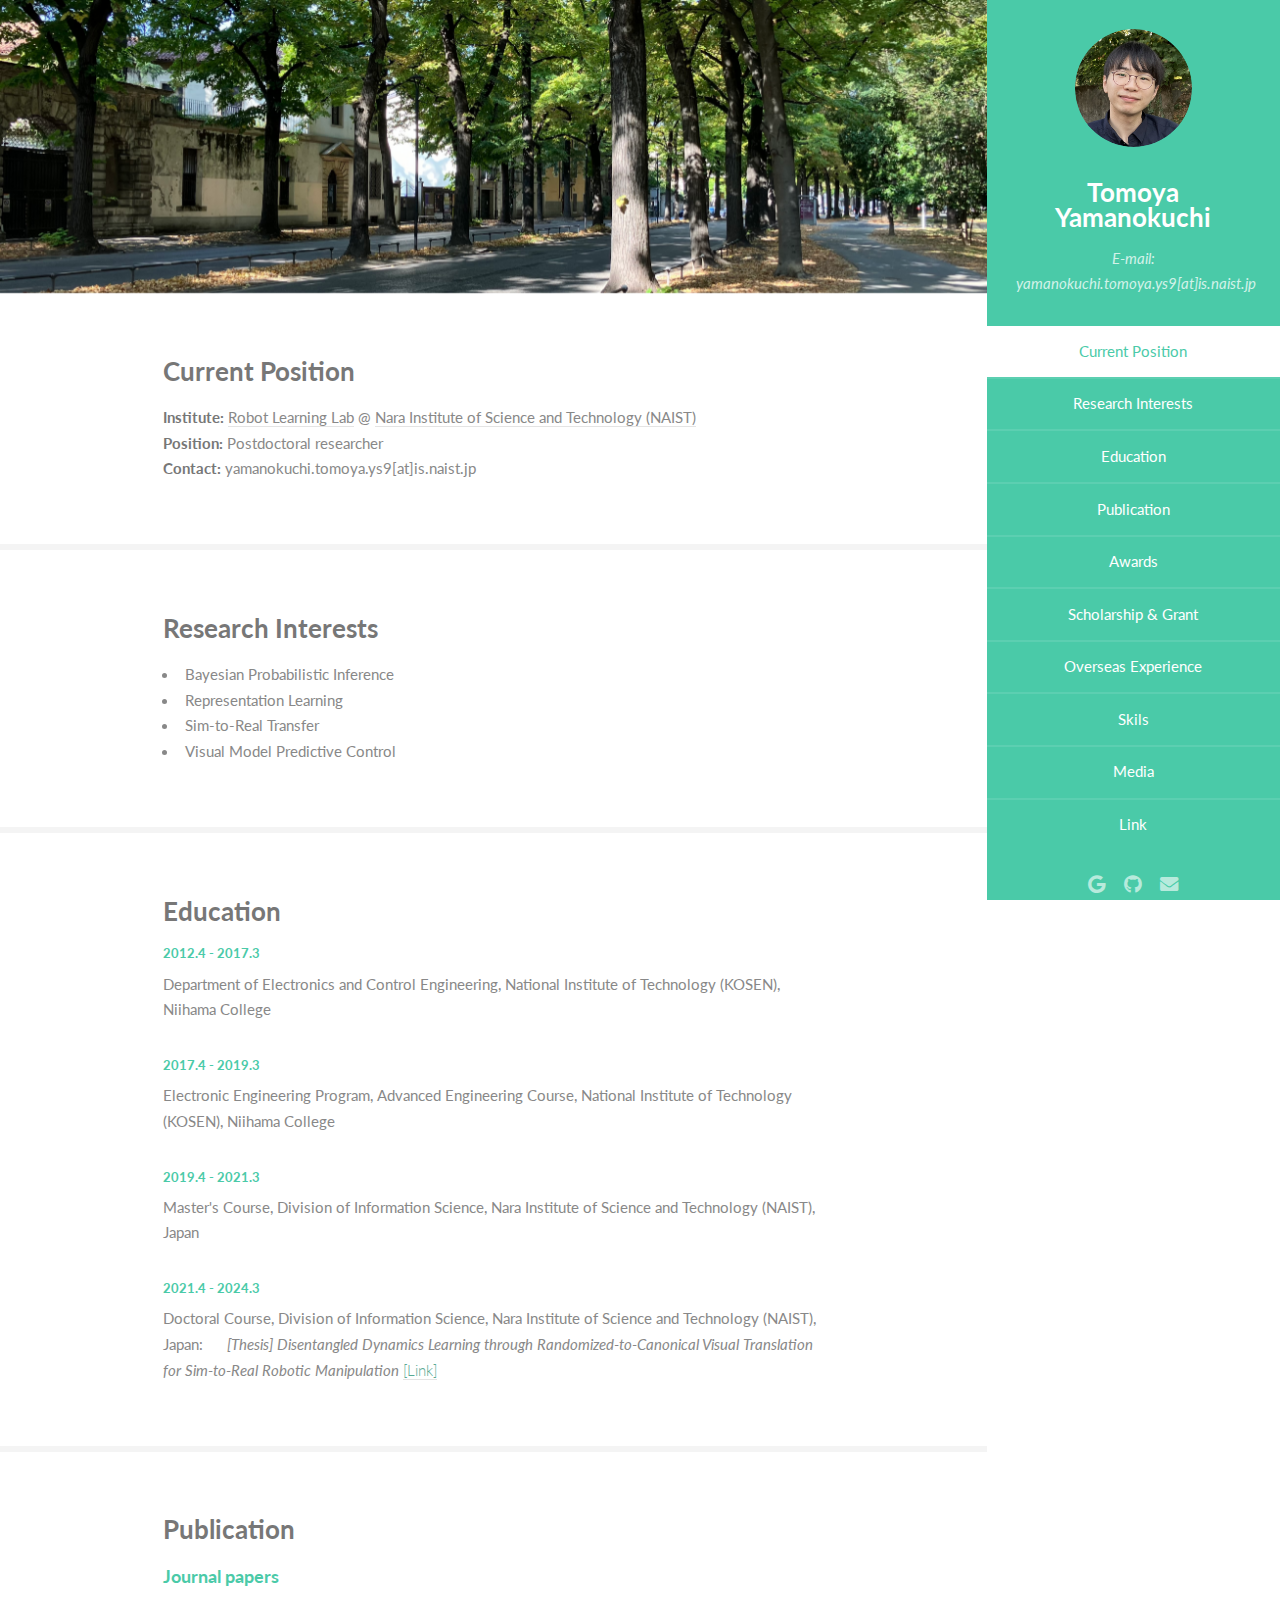
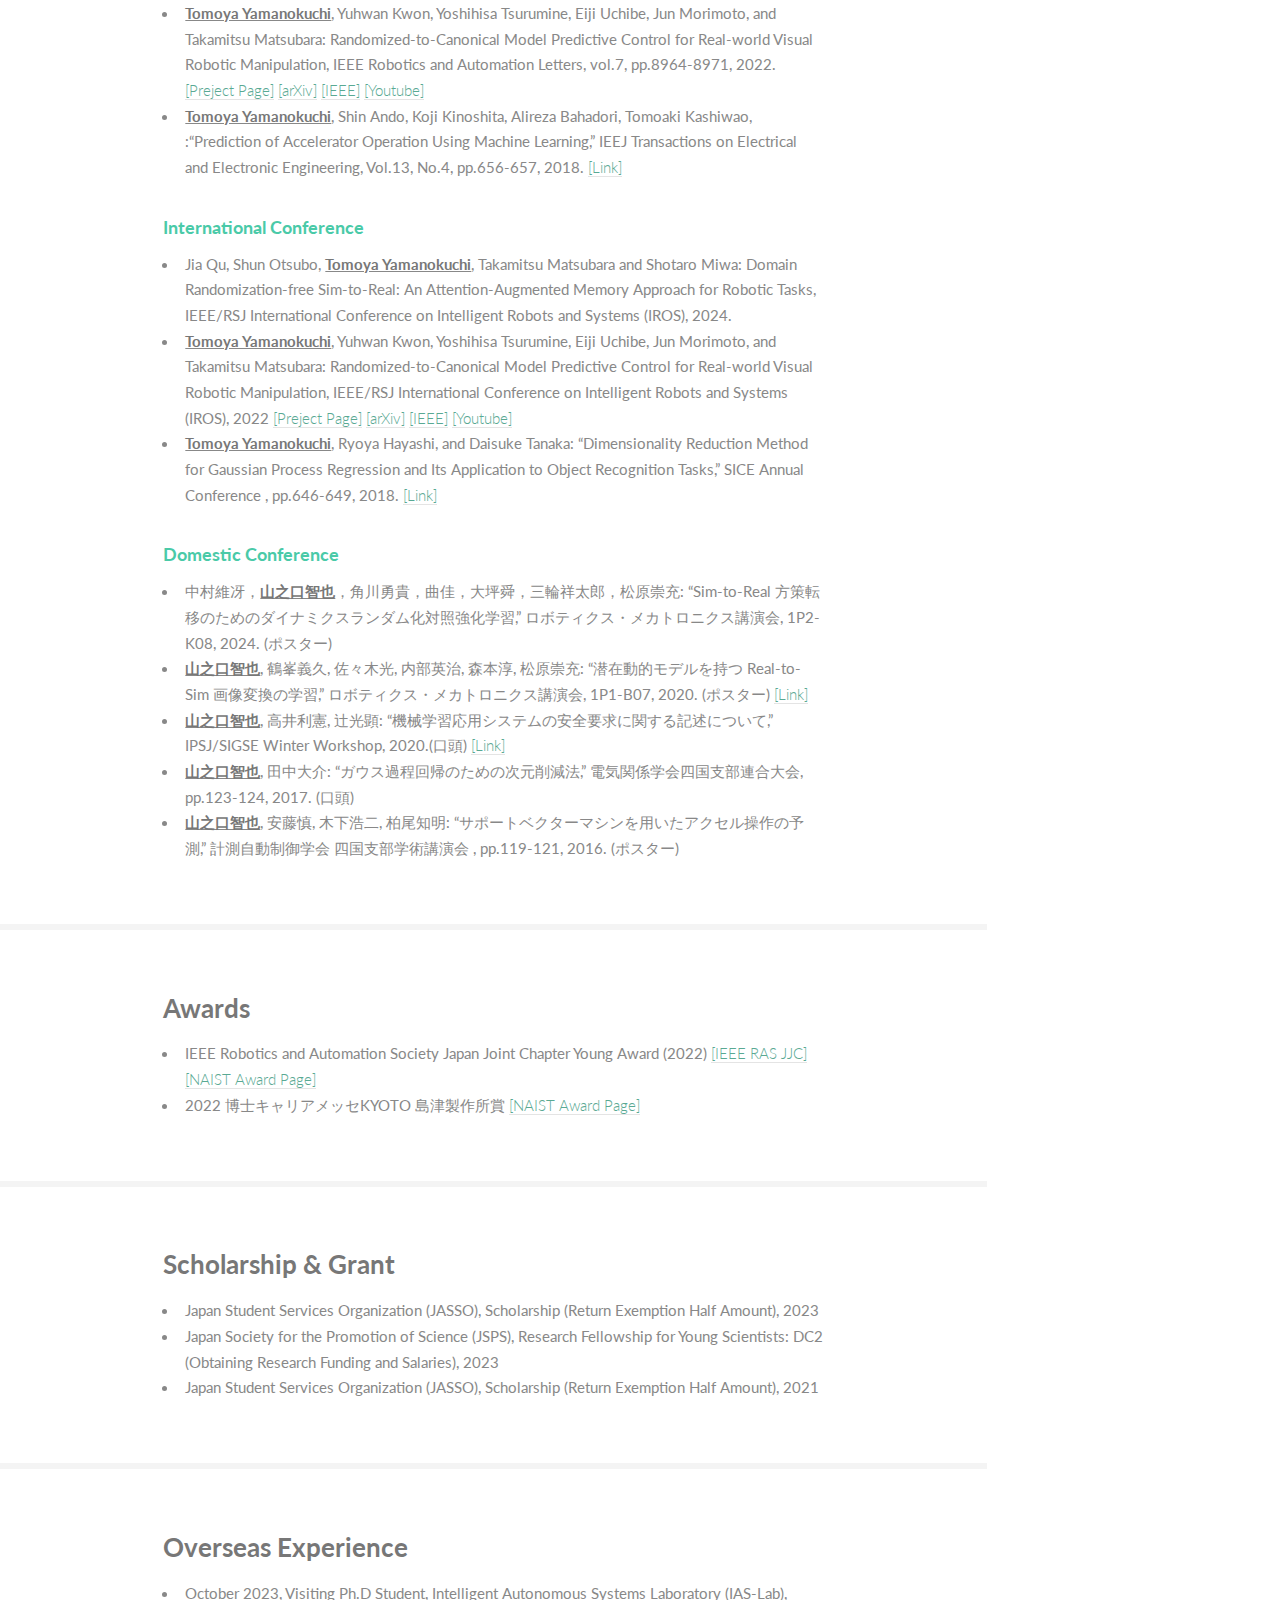
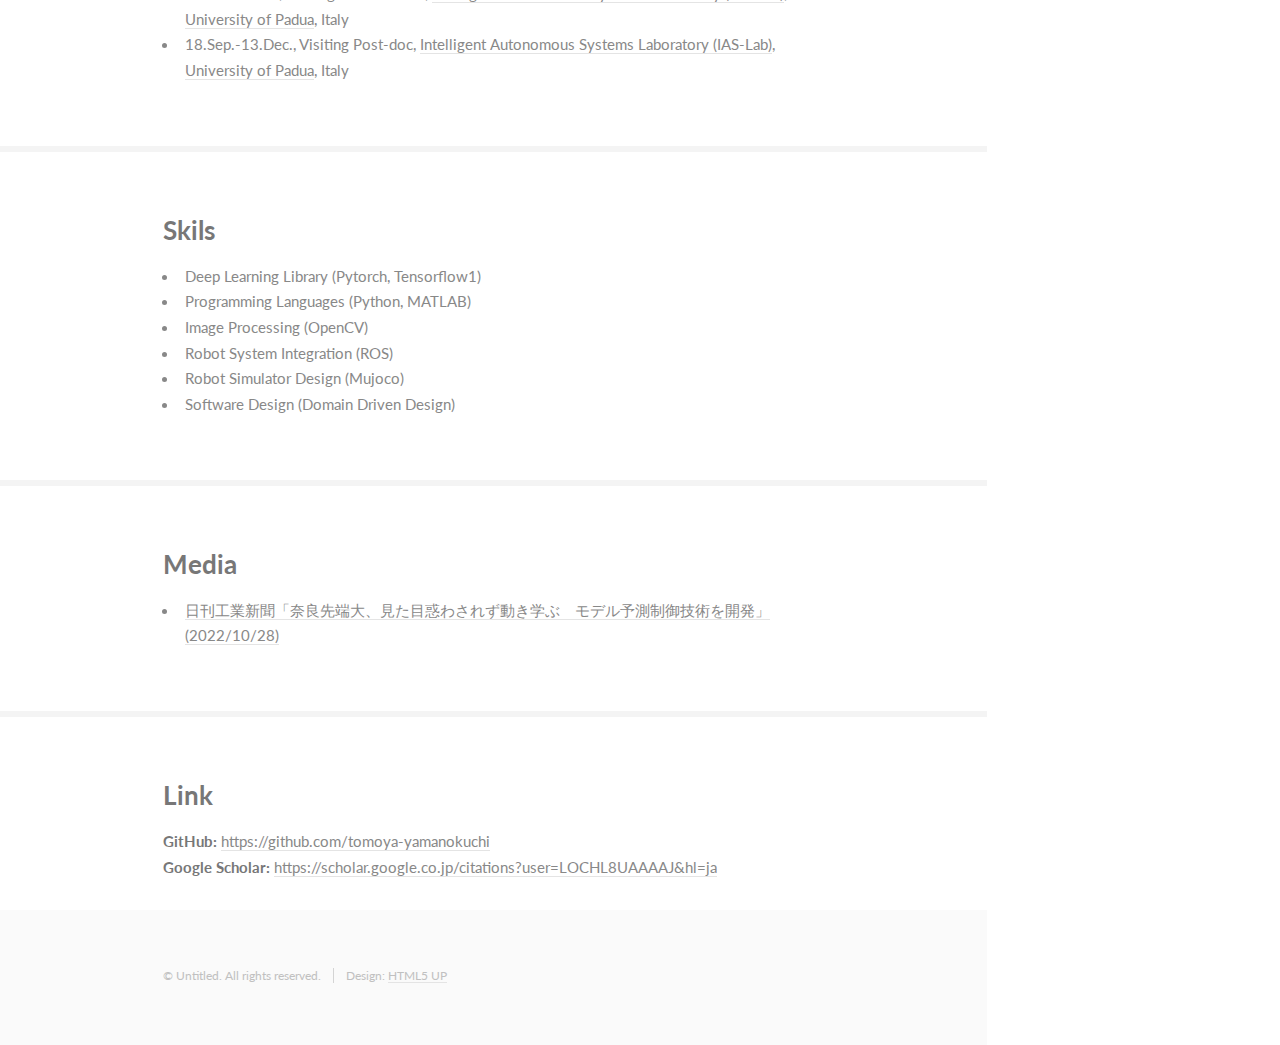
==== commit d626ba58: "change status and update publications" ====
--- a/index.html
+++ b/index.html
@@ -10,6 +10,16 @@
 		<meta charset="utf-8" />
 		<meta name="viewport" content="width=device-width, initial-scale=1, user-scalable=no" />
 		<link rel="stylesheet" href="assets/css/main.css" />
+
+		<!-- Google tag (gtag.js) -->
+		<script async src="https://www.googletagmanager.com/gtag/js?id=G-D0FY4T2ZL2"></script>
+		<script>
+		window.dataLayer = window.dataLayer || [];
+		function gtag(){dataLayer.push(arguments);}
+		gtag('js', new Date());
+
+		gtag('config', 'G-D0FY4T2ZL2');
+		</script>
 	</head>
 	<body class="is-preload">
 
@@ -56,6 +66,13 @@
 								<div class="image main" data-position="center">
 									<img src="images/padua_street.jpg" alt="" />
 								</div>
+								<!-- <div class="image main" style="position: relative; text-align: center;">
+									<img src="images/padua_street.jpg" alt="" style="width: 100%; height: auto;" />
+									<div style="position: absolute; bottom: 10px; left: 10px; color: white; background-color: rgba(0, 0, 0, 0.5); padding: 5px;">
+										<p style="margin: 0;">Padua Street</p>
+									</div>
+								</div> -->
+
 								<div class="container">
 									<h3>Current Position</h3>
 									<p>
@@ -64,7 +81,7 @@
 										<!-- Institute: Nara Institute of Science and Technology (NAIST) -->
 										<b>Institute:</b> <a href="https://sites.google.com/view/naist-robot-learning-en">Robot Learning Lab</a>
 										@ <a href="https://www.naist.jp/en/">Nara Institute of Science and Technology (NAIST)</a> <br />
-										<b>Position:</b> Ph.D Student
+										<b>Position:</b> Postdoctoral researcher
 										<br/>
 										<b>Contact:</b> yamanokuchi.tomoya.ys9[at]is.naist.jp
 									</p>
@@ -94,8 +111,14 @@
 									<p>Electronic Engineering Program, Advanced Engineering Course, National Institute of Technology (KOSEN), Niihama College</p>
 									<header class="major"><h5>2019.4 - 2021.3</h5></header>
 									<p>Master's Course, Division of Information Science, Nara Institute of Science and Technology (NAIST), Japan</p>
-									<header class="major"><h5>2021.4 - </h5></header>
-									<p>Doctoral Course, Division of Information Science, Nara Institute of Science and Technology (NAIST), Japan</p>
+									<header class="major"><h5>2021.4 - 2024.3</h5></header>
+									<p>
+										Doctoral Course, Division of Information Science, Nara Institute of Science and Technology (NAIST), Japan: 
+										<span style="margin-left: 20px;">
+											<i> [Thesis] Disentangled Dynamics Learning through Randomized-to-Canonical Visual Translation for Sim-to-Real Robotic Manipulation </i>
+											<a class="external_link" href="https://library.naist.jp:21243/opac/en/volume/256828?current=1&total=5&trans_url=%2Fopac%2Fen%2Fsearch%3Fbase_url%3Dhttps%253A%252F%252Flibrary.naist.jp%26count%3D10%26defaultpage%3D1%26defaulttarget%3Dlocal%26linkkey%3Dsearch_label_subject%26linkvalue%3DSim-to-Real%26order%3Drecommended_d%26searchmode%3Drelated%26subject_id%3D63760">[Link]</a>
+										</span>
+									</p>
 								</div>
 							</section>
 
@@ -113,6 +136,7 @@
 										<div>
 											<header class="major"><h4>International Conference</h4></header>
 											<ul>
+												<li>Jia Qu, Shun Otsubo, <u><b>Tomoya Yamanokuchi</b></u>, Takamitsu Matsubara and Shotaro Miwa: Domain Randomization-free Sim-to-Real: An Attention-Augmented Memory Approach for Robotic Tasks, IEEE/RSJ International Conference on Intelligent Robots and Systems (IROS), 2024. </li>
 												<li><u><b>Tomoya Yamanokuchi</b></u>, Yuhwan Kwon, Yoshihisa Tsurumine, Eiji Uchibe, Jun Morimoto, and Takamitsu Matsubara: Randomized-to-Canonical Model Predictive Control for Real-world Visual Robotic Manipulation, IEEE/RSJ International Conference on Intelligent Robots and Systems (IROS), 2022 <a class="external_link" href="https://tomoya-yamanokuchi.github.io/krcmpc/">[Preject Page]</a> <a class="external_link" href="https://arxiv.org/abs/2207.01840">[arXiv]</a> <a class="external_link" href="https://ieeexplore.ieee.org/document/9817636">[IEEE]</a> <a class="external_link" href="https://youtu.be/jrkz2WkmiHs">[Youtube]</a></li>
 												<li><u><b>Tomoya Yamanokuchi</b></u>, Ryoya Hayashi, and Daisuke Tanaka: “Dimensionality Reduction Method for Gaussian Process Regression and Its Application to Object Recognition Tasks,” SICE Annual Conference , pp.646-649, 2018. <a class="external_link" href="https://www.niihama-nct.ac.jp/2018/09/27/entry-topics-11001/">[Link]</a></li>
 											</ul>
@@ -120,15 +144,18 @@
 										<div>
 											<header class="major"><h4>Domestic Conference</h4></header>
 											<ul>
+												<li>中村維冴，<u><b>山之口智也</b></u>，角川勇貴，曲佳，大坪舜，三輪祥太郎，松原崇充: “Sim-to-Real 方策転移のためのダイナミクスランダム化対照強化学習,” 
+													ロボティクス・メカトロニクス講演会, 1P2-K08, 2024. (ポスター)
+												</li>
 												<li><u><b>山之口智也</b></u>, 鶴峯義久, 佐々木光, 内部英治, 森本淳, 松原崇充: “潜在動的モデルを持つ Real-to-Sim
-													画像変換の学習,” ロボティクス・メカトロニクス講演会 , 1P1-B07, 2020. (ポスター)
+													画像変換の学習,” ロボティクス・メカトロニクス講演会, 1P1-B07, 2020. (ポスター)
 													<a class="external_link" href="https://doi.org/10.1299/jsmermd.2020.1P1-B07">[Link]</a>
 												</li>
 												<li><u><b>山之口智也</b></u>, 高井利憲, 辻光顕: “機械学習応用システムの安全要求に関する記述について,”
-													IPSJ/SIGSE Winter Workshop , 2020.(口頭)
+													IPSJ/SIGSE Winter Workshop, 2020.(口頭)
 													<a class="external_link" href="https://wws.sigse.jp/2020/program.html">[Link]</a>
 												</li>
-												<li><u><b>山之口智也</b></u>, 田中大介: “ガウス過程回帰のための次元削減法,” 電気関係学会四国支部連合大会 ,
+												<li><u><b>山之口智也</b></u>, 田中大介: “ガウス過程回帰のための次元削減法,” 電気関係学会四国支部連合大会,
 													pp.123-124, 2017. (口頭)</li>
 												<li><u><b>山之口智也</b></u>, 安藤慎, 木下浩二, 柏尾知明: “サポートベクターマシンを用いたアクセル操作の予測,”
 													計測自動制御学会 四国支部学術講演会 , pp.119-121, 2016. (ポスター)</li>
@@ -169,7 +196,12 @@
 									<li>
 										October 2023, Visiting Ph.D Student,
 										<a href="https://robotics.dei.unipd.it/">Intelligent Autonomous Systems Laboratory (IAS-Lab)</a>,
-										University of Padua
+										<a href="https://www.unipd.it/en/">University of Padua</a>, Italy
+									</li>
+									<li>
+										18.Sep.-13.Dec., Visiting Post-doc,
+										<a href="https://robotics.dei.unipd.it/">Intelligent Autonomous Systems Laboratory (IAS-Lab)</a>,
+										<a href="https://www.unipd.it/en/">University of Padua</a>, Italy
 									</li>
 								</ul>
 							</div>
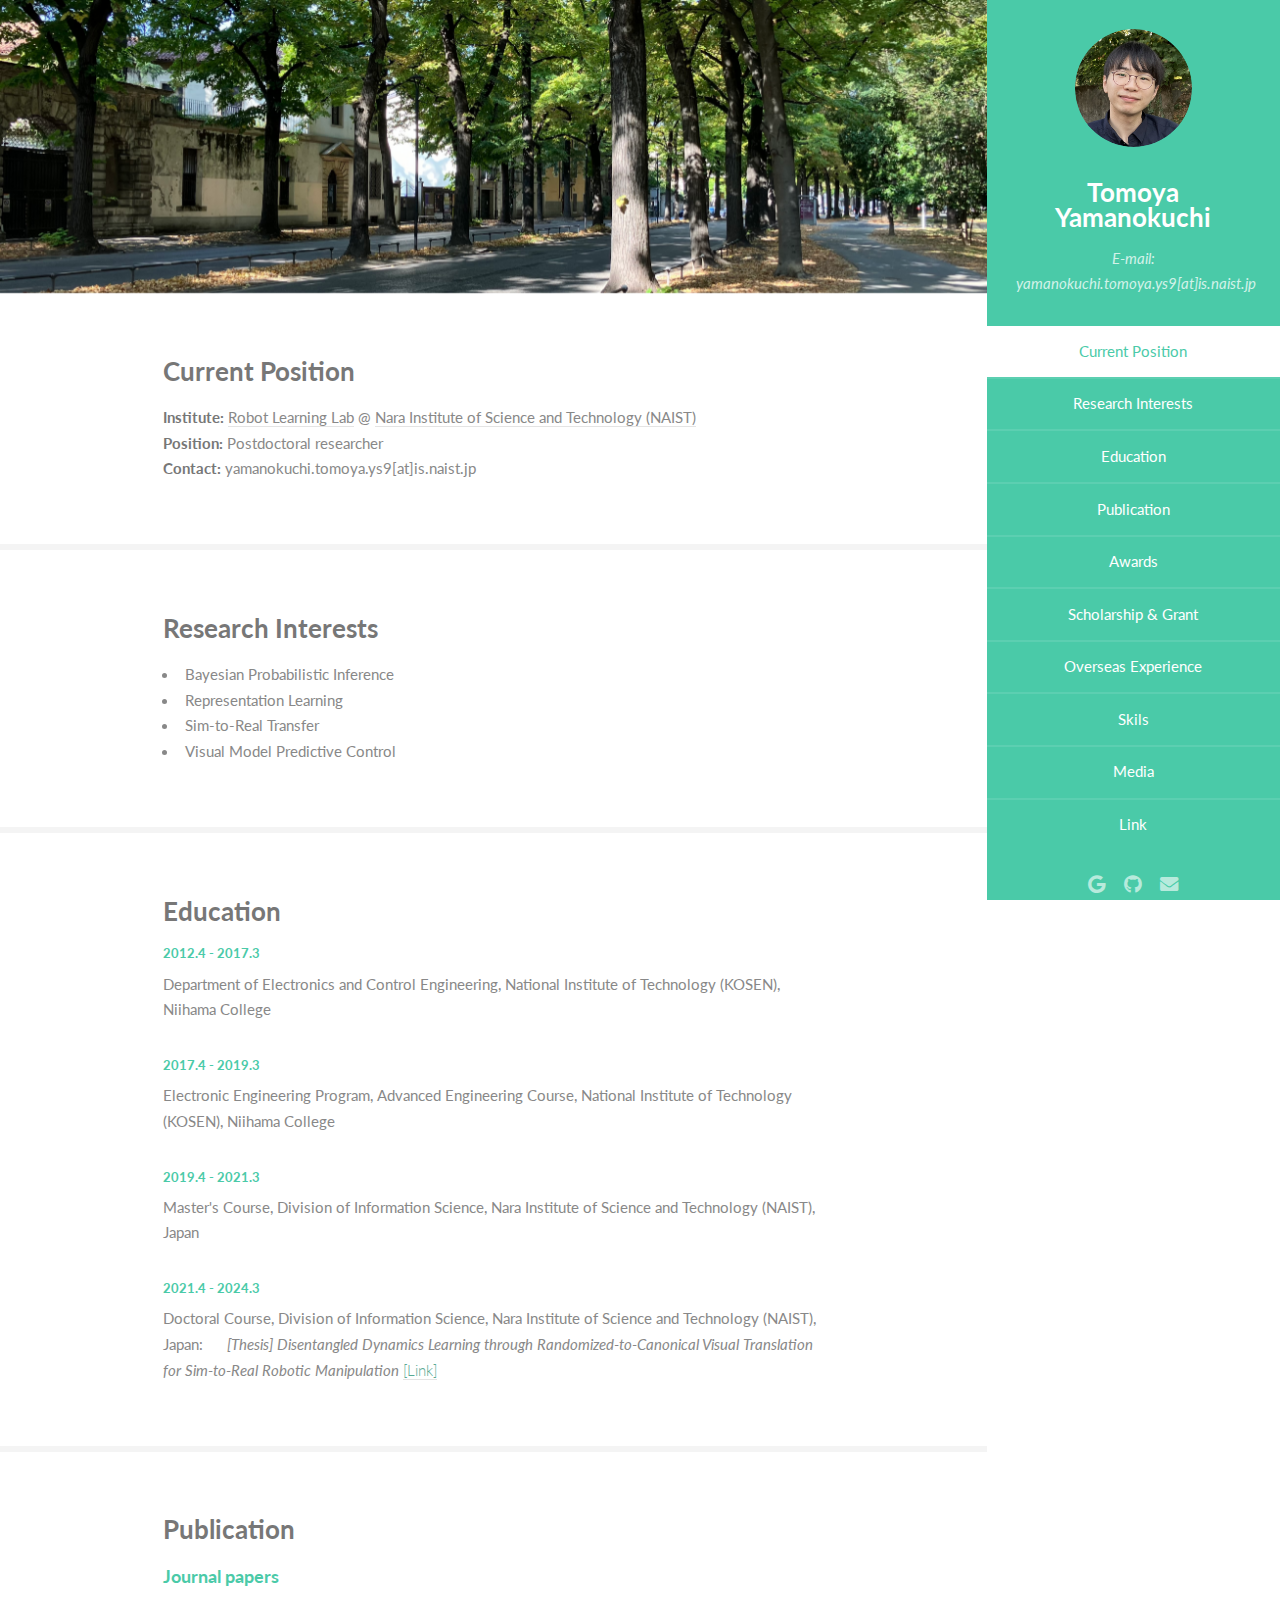
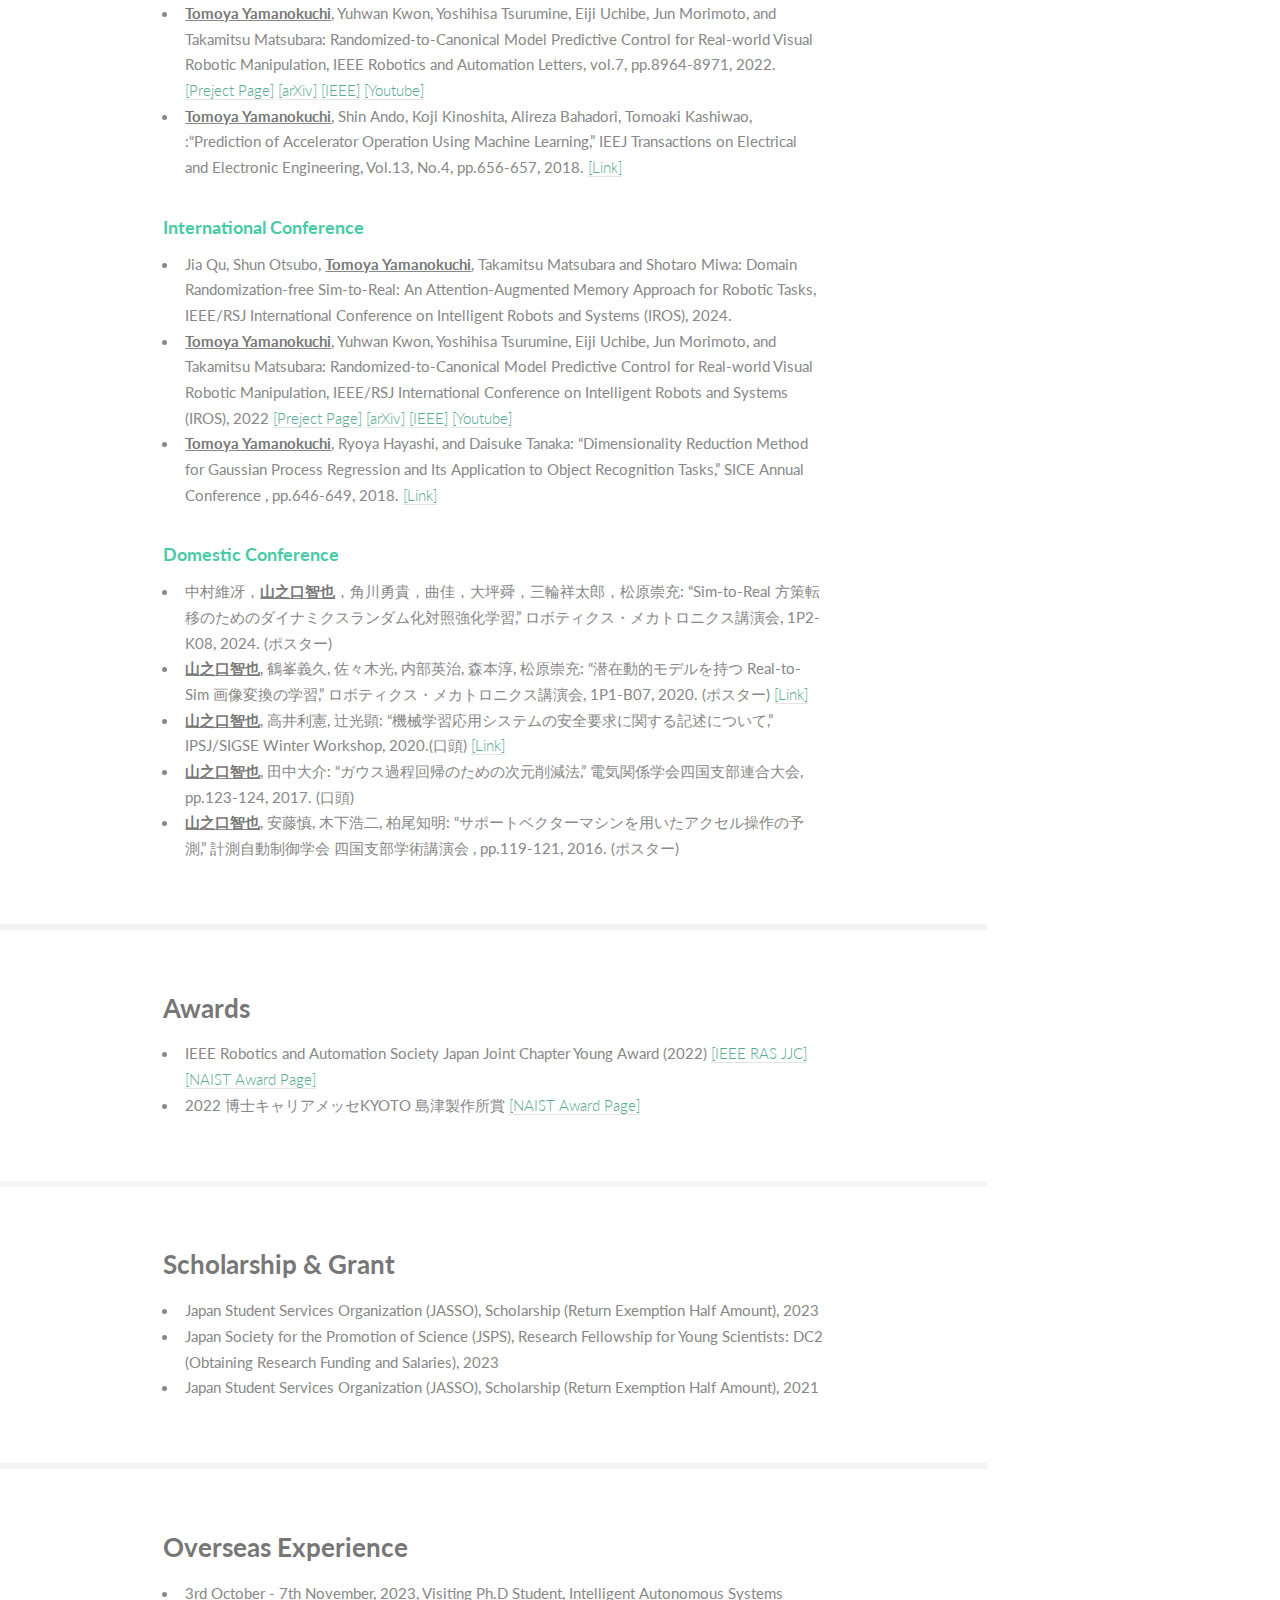
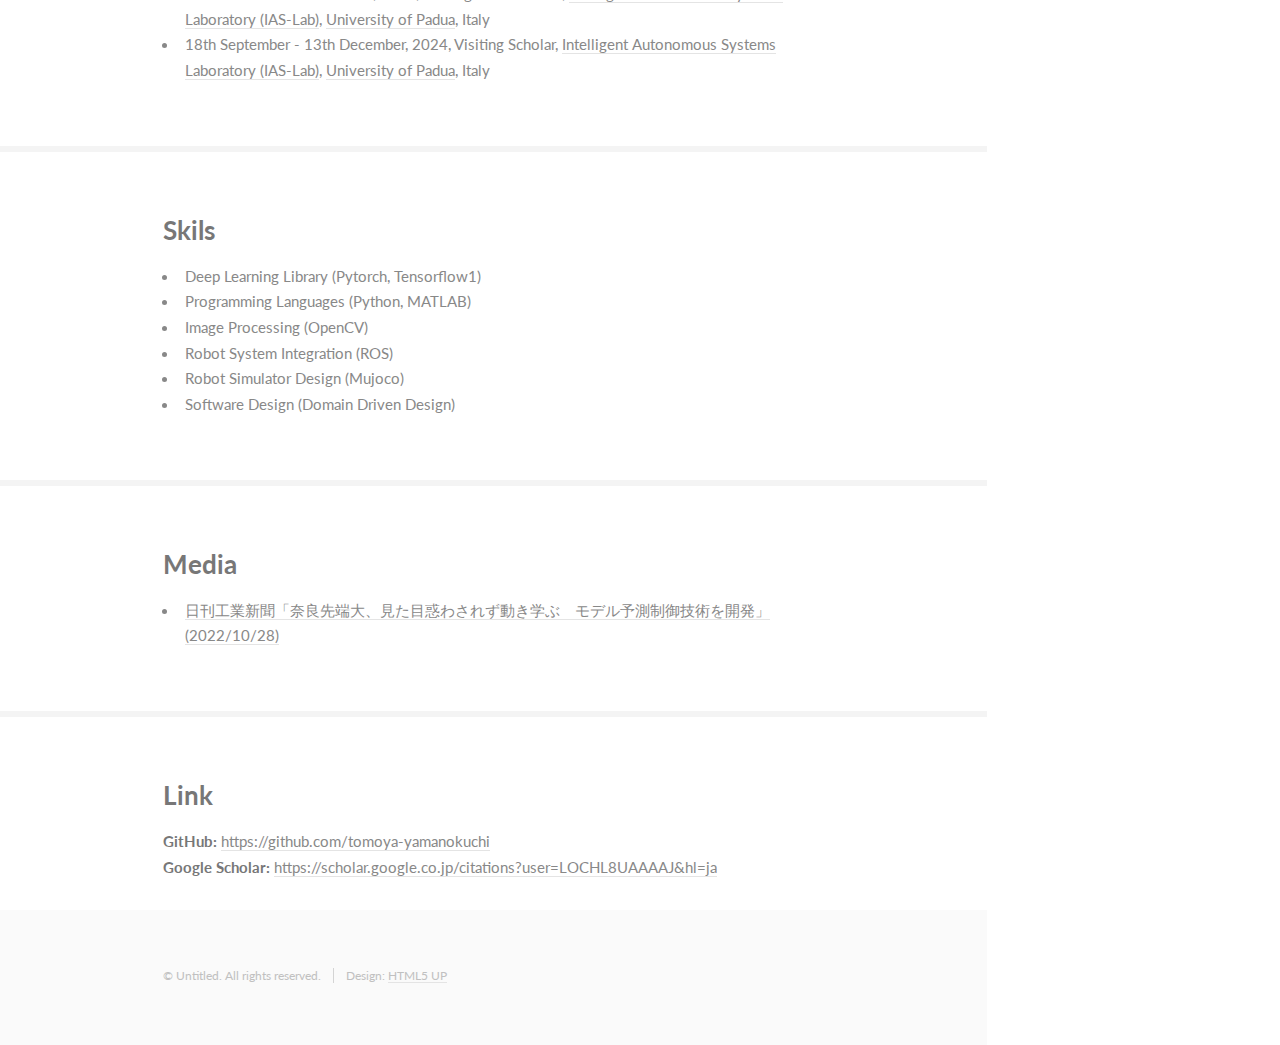
==== commit d2e702eb: "update period info for Overseas Experience" ====
--- a/index.html
+++ b/index.html
@@ -194,12 +194,12 @@
 								<h3>Overseas Experience</h3>
 								<ul>
 									<li>
-										October 2023, Visiting Ph.D Student,
+										3rd October - 7th November, 2023, Visiting Ph.D Student,
 										<a href="https://robotics.dei.unipd.it/">Intelligent Autonomous Systems Laboratory (IAS-Lab)</a>,
 										<a href="https://www.unipd.it/en/">University of Padua</a>, Italy
 									</li>
 									<li>
-										18.Sep.-13.Dec., Visiting Post-doc,
+										18th September - 13th December, 2024, Visiting Scholar,
 										<a href="https://robotics.dei.unipd.it/">Intelligent Autonomous Systems Laboratory (IAS-Lab)</a>,
 										<a href="https://www.unipd.it/en/">University of Padua</a>, Italy
 									</li>
